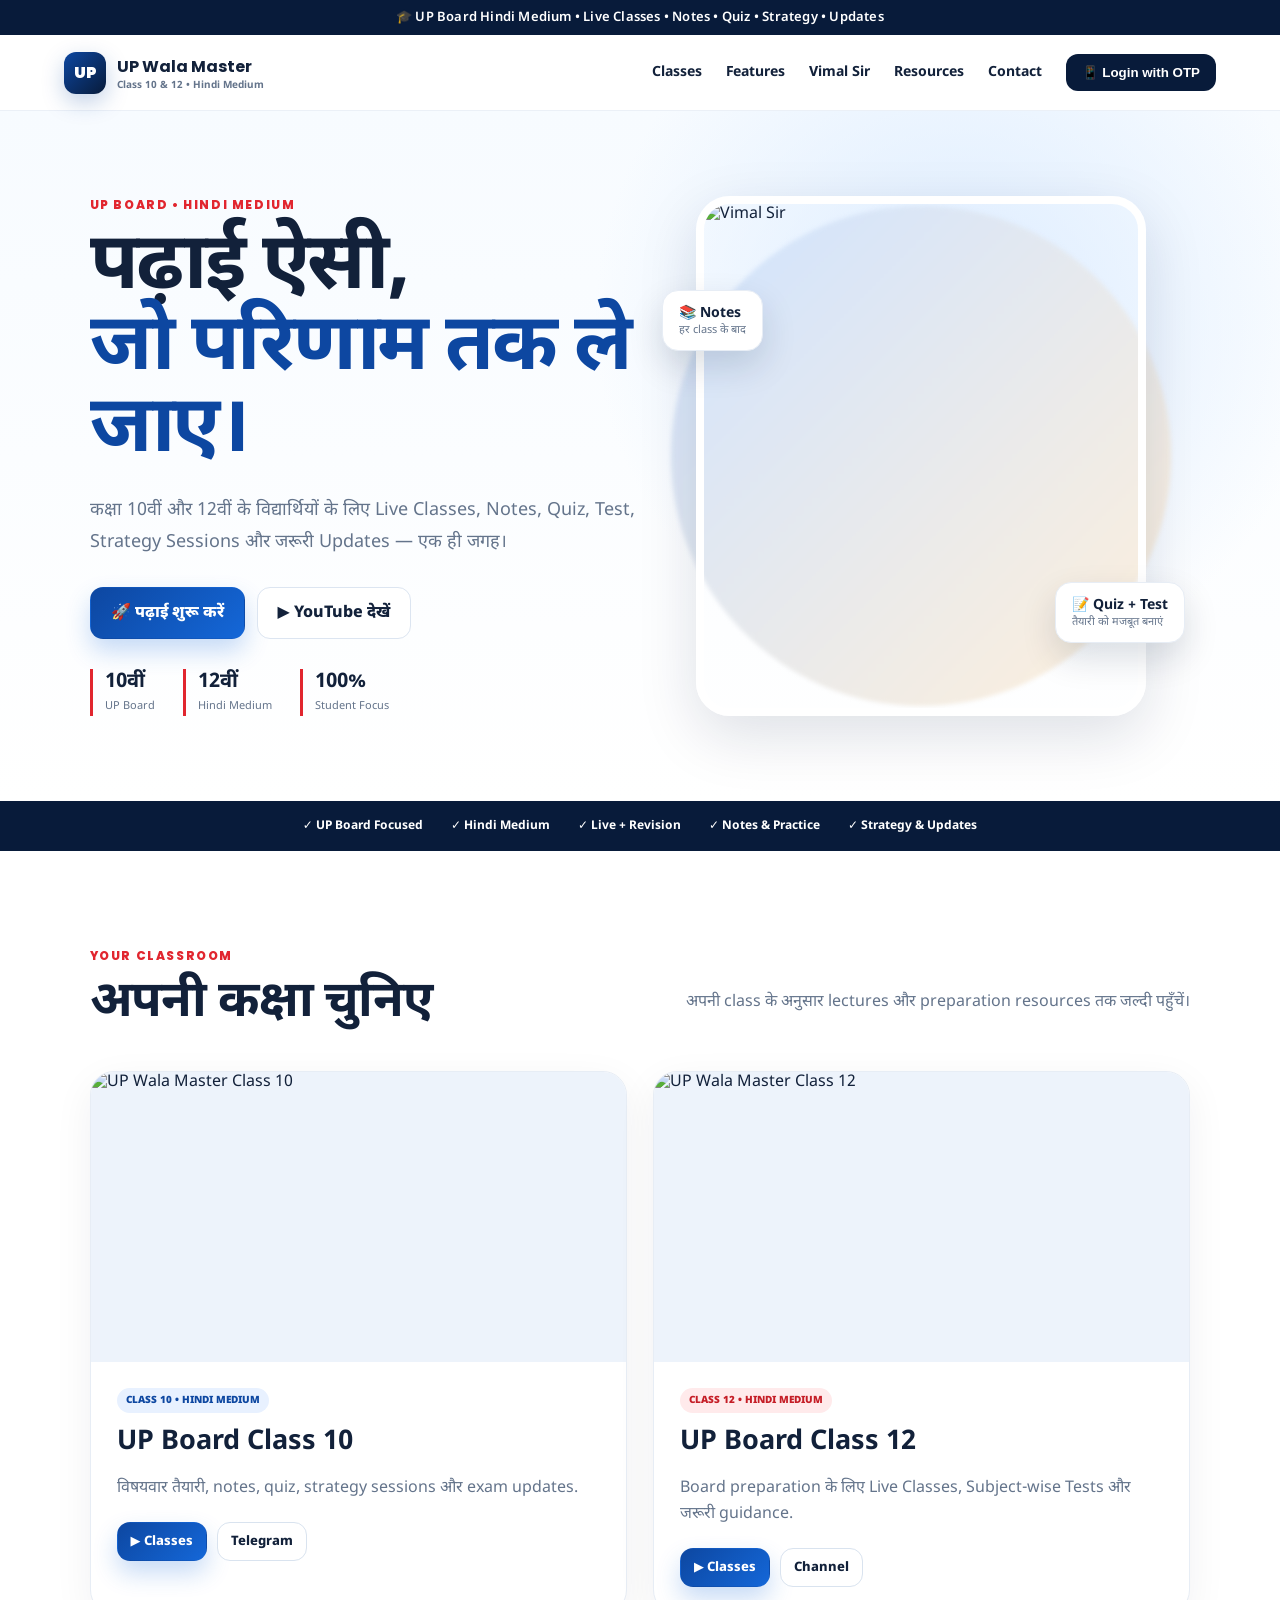
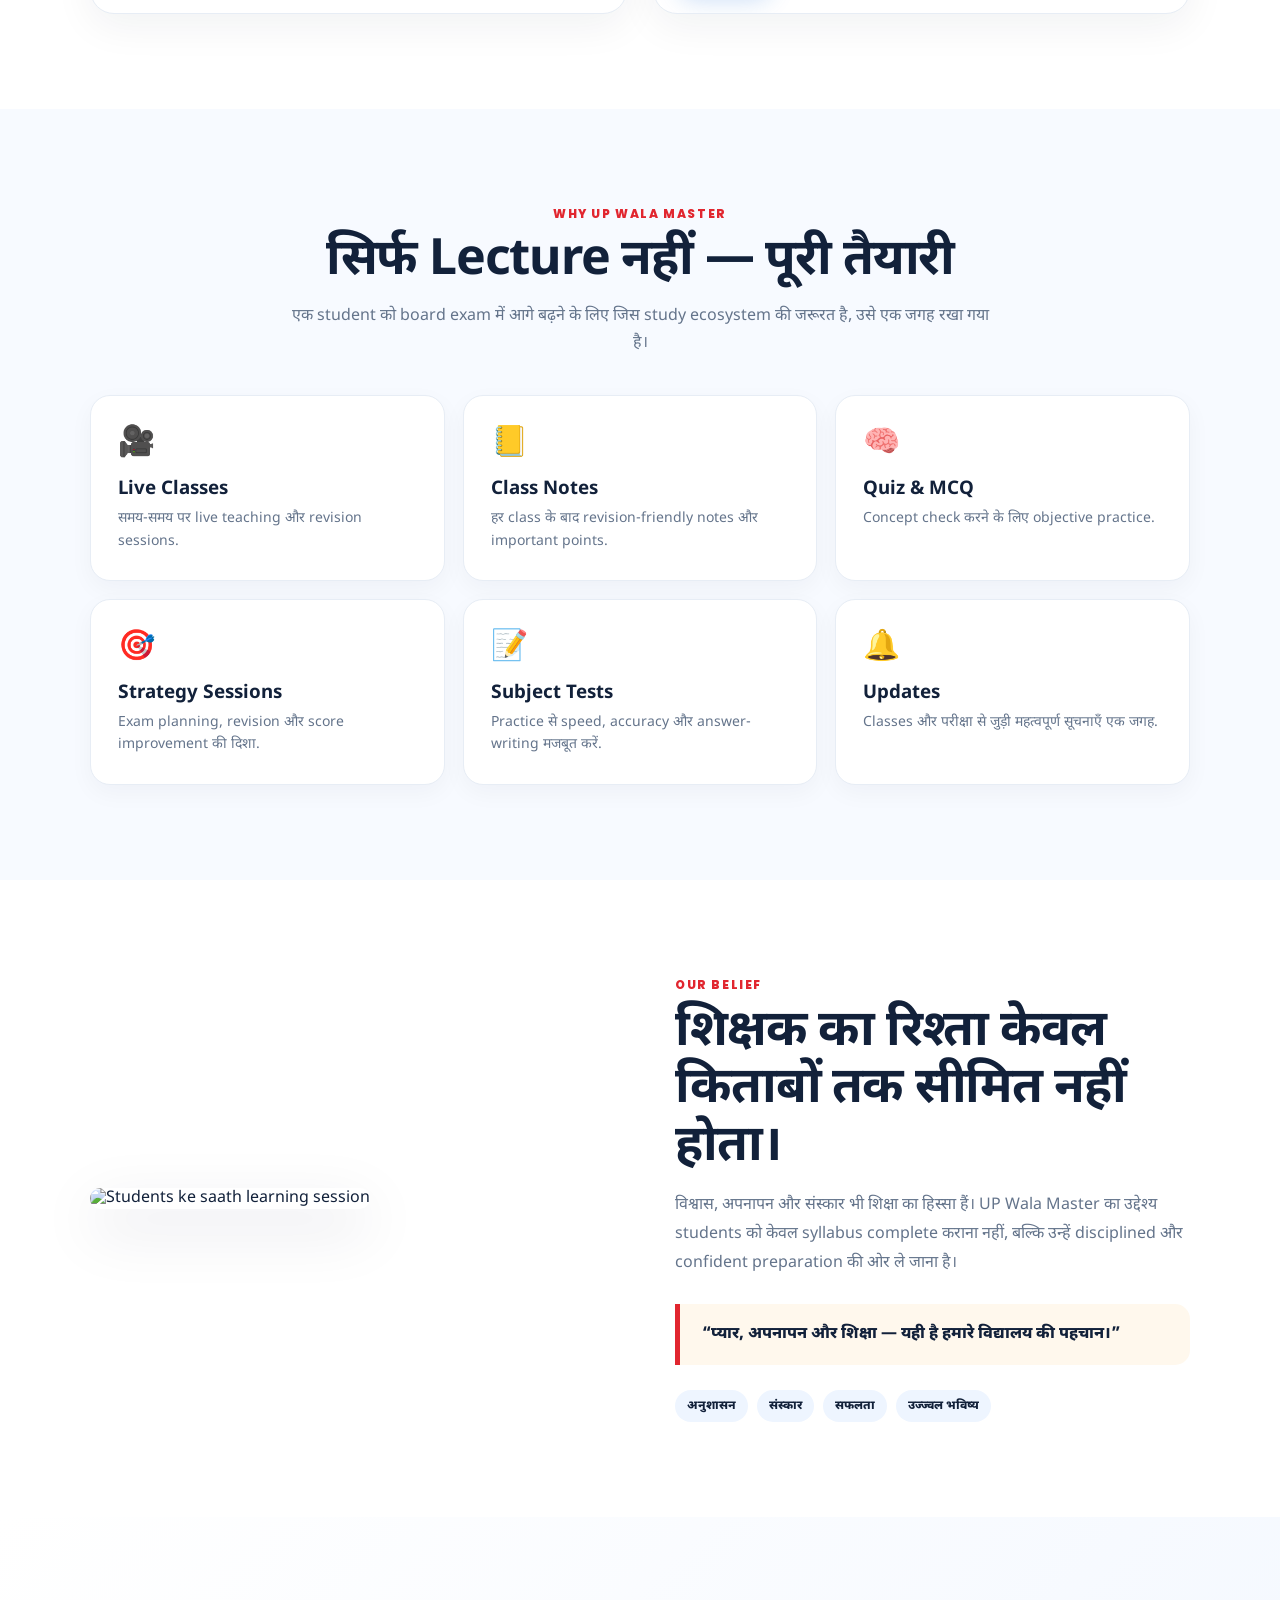
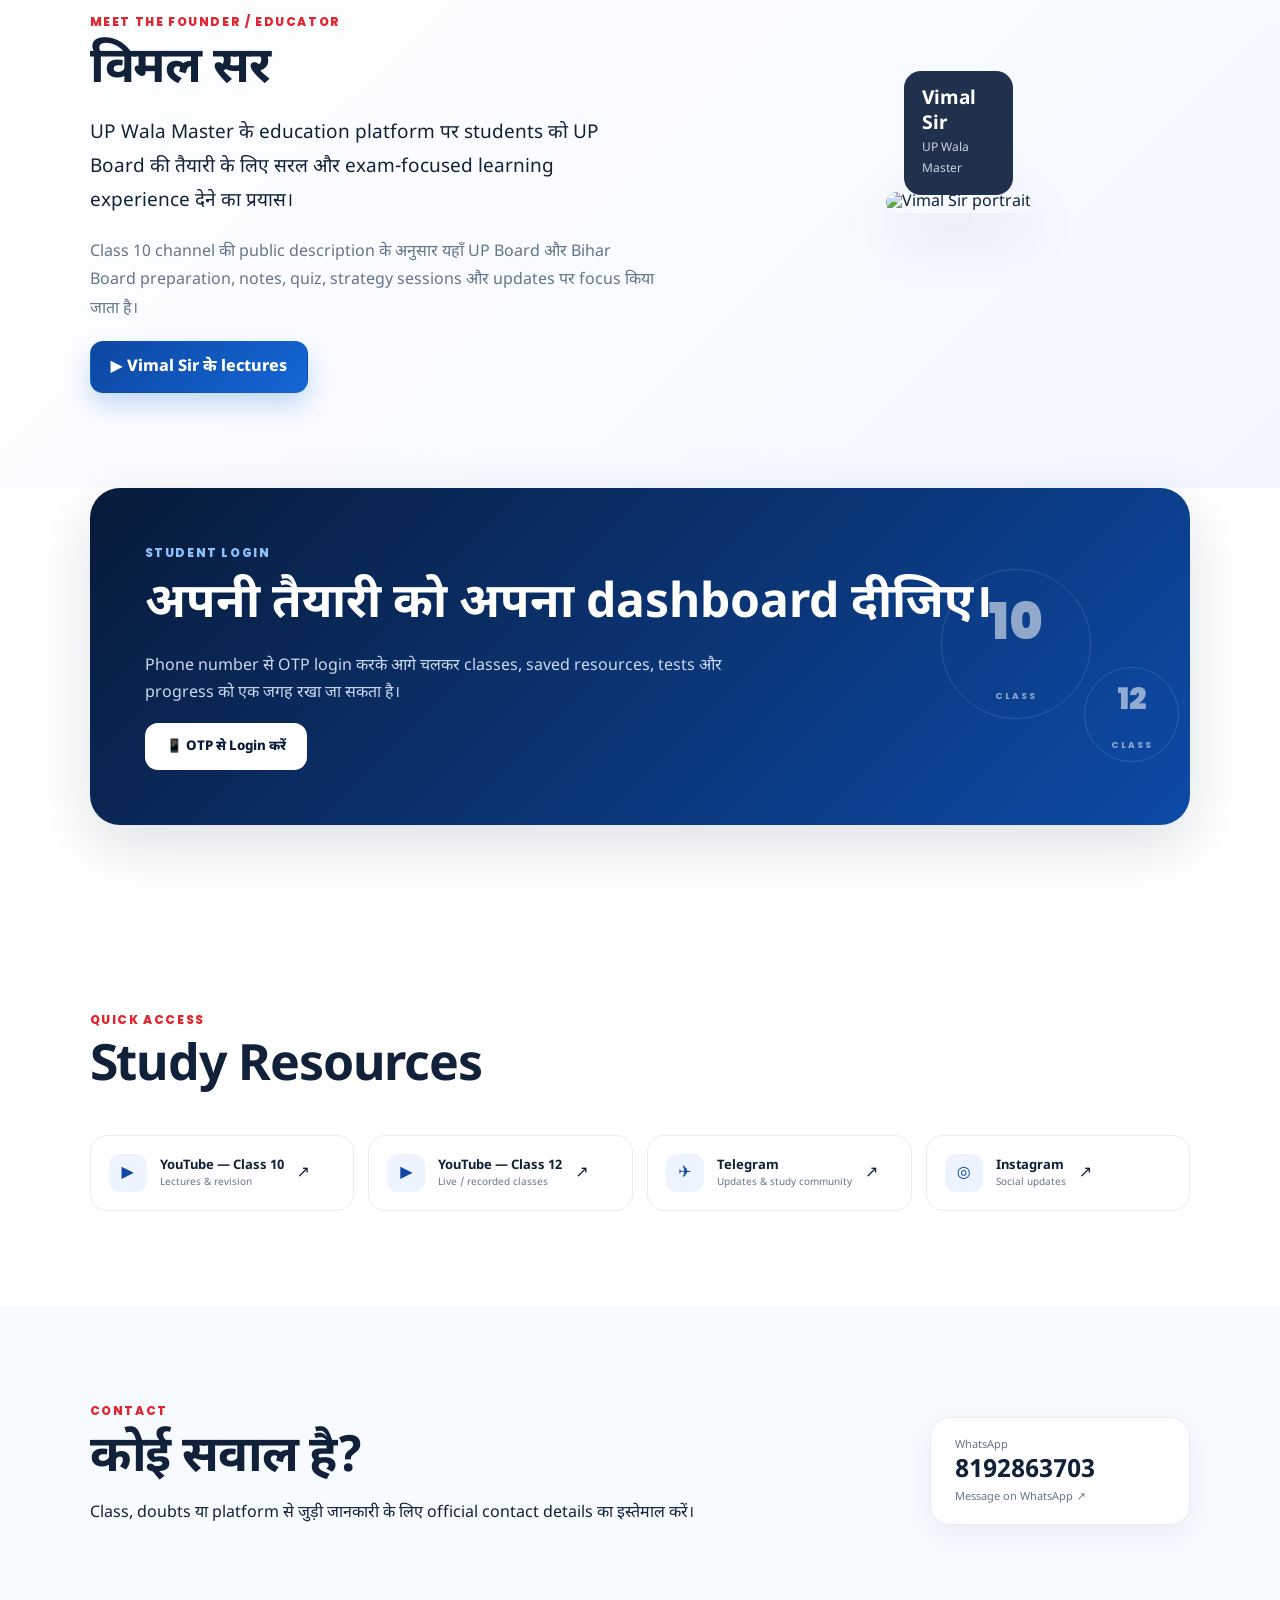
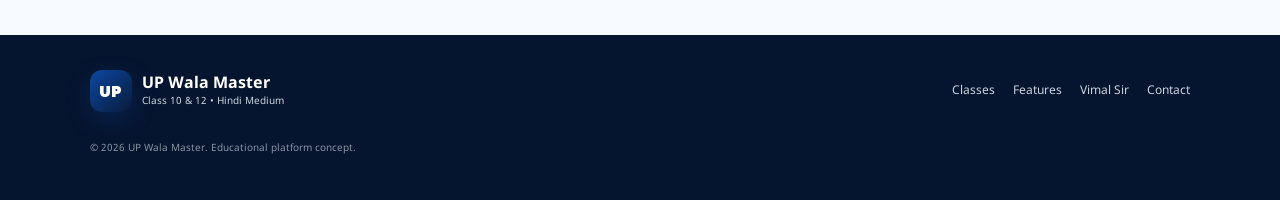
==== index.html @ 82c843ac "Add files via upload" ====
<!doctype html>
<html lang="hi">
<head>
  <meta charset="utf-8">
  <meta name="viewport" content="width=device-width, initial-scale=1">
  <meta name="theme-color" content="#0b1f44">
  <meta name="description" content="UP Wala Master — UP Board Hindi Medium students ke liye classes, notes, quizzes, strategy aur updates.">
  <title>UP Wala Master | पढ़ाई जो परिणाम तक ले जाए</title>
  <link rel="preconnect" href="https://fonts.googleapis.com">
  <link rel="preconnect" href="https://fonts.gstatic.com" crossorigin>
  <link href="https://fonts.googleapis.com/css2?family=Noto+Sans+Devanagari:wght@400;500;600;700;800;900&family=Poppins:wght@500;600;700;800&display=swap" rel="stylesheet">
  <link rel="stylesheet" href="styles.css">
</head>
<body>
  <div class="topbar">🎓 UP Board Hindi Medium • Live Classes • Notes • Quiz • Strategy • Updates</div>

  <header class="nav">
    <a class="brand" href="#home">
      <span class="brand-mark">UP</span>
      <span><b>UP Wala Master</b><small>Class 10 & 12 • Hindi Medium</small></span>
    </a>
    <button class="menu-btn" id="menuBtn" aria-label="Menu">☰</button>
    <nav id="mainNav">
      <a href="#classes">Classes</a>
      <a href="#features">Features</a>
      <a href="#founder">Vimal Sir</a>
      <a href="#resources">Resources</a>
      <a href="#contact">Contact</a>
      <button class="login-btn" id="openLogin">📱 Login with OTP</button>
    </nav>
  </header>

  <main id="home">
    <section class="hero">
      <div class="hero-copy">
        <div class="eyebrow">UP BOARD • HINDI MEDIUM</div>
        <h1>पढ़ाई ऐसी,<br><span>जो परिणाम तक ले जाए।</span></h1>
        <p>कक्षा 10वीं और 12वीं के विद्यार्थियों के लिए Live Classes, Notes, Quiz, Test, Strategy Sessions और जरूरी Updates — एक ही जगह।</p>
        <div class="hero-actions">
          <a class="btn primary" href="#classes">🚀 पढ़ाई शुरू करें</a>
          <a class="btn ghost" href="https://www.youtube.com/@UPWalaMasterClass10HindiMedium" target="_blank" rel="noopener">▶ YouTube देखें</a>
        </div>
        <div class="mini-proof">
          <div><strong>10वीं</strong><span>UP Board</span></div>
          <div><strong>12वीं</strong><span>Hindi Medium</span></div>
          <div><strong>100%</strong><span>Student Focus</span></div>
        </div>
      </div>
      <div class="hero-visual">
        <div class="glow"></div>
        <img src="assets/founder.jpg" alt="Vimal Sir">
        <div class="floating-card one"><b>📚 Notes</b><span>हर class के बाद</span></div>
        <div class="floating-card two"><b>📝 Quiz + Test</b><span>तैयारी को मजबूत बनाएं</span></div>
      </div>
    </section>

    <section class="trust-strip">
      <span>✓ UP Board Focused</span><span>✓ Hindi Medium</span><span>✓ Live + Revision</span><span>✓ Notes & Practice</span><span>✓ Strategy & Updates</span>
    </section>

    <section class="section" id="classes">
      <div class="section-head">
        <div><span class="kicker">YOUR CLASSROOM</span><h2>अपनी कक्षा चुनिए</h2></div>
        <p>अपनी class के अनुसार lectures और preparation resources तक जल्दी पहुँचें।</p>
      </div>
      <div class="class-grid">
        <article class="class-card">
          <div class="class-image"><img src="assets/class10-channel.jpg" alt="UP Wala Master Class 10"></div>
          <div class="class-body">
            <span class="pill">CLASS 10 • HINDI MEDIUM</span>
            <h3>UP Board Class 10</h3>
            <p>विषयवार तैयारी, notes, quiz, strategy sessions और exam updates.</p>
            <div class="card-actions">
              <a class="btn primary small" href="https://www.youtube.com/@UPWalaMasterClass10HindiMedium" target="_blank" rel="noopener">▶ Classes</a>
              <a class="btn outline small" href="https://t.me/UPWALAMASTER" target="_blank" rel="noopener">Telegram</a>
            </div>
          </div>
        </article>

        <article class="class-card">
          <div class="class-image"><img src="assets/class12-channel.jpg" alt="UP Wala Master Class 12"></div>
          <div class="class-body">
            <span class="pill red">CLASS 12 • HINDI MEDIUM</span>
            <h3>UP Board Class 12</h3>
            <p>Board preparation के लिए Live Classes, Subject-wise Tests और जरूरी guidance.</p>
            <div class="card-actions">
              <a class="btn primary small" href="https://www.youtube.com/@UPWALAMASTERCLASS12HINDIMEDIUM" target="_blank" rel="noopener">▶ Classes</a>
              <a class="btn outline small" href="https://www.youtube.com/@UPWALAMASTERCLASS12HINDIMEDIUM" target="_blank" rel="noopener">Channel</a>
            </div>
          </div>
        </article>
      </div>
    </section>

    <section class="section soft" id="features">
      <div class="section-head center"><span class="kicker">WHY UP WALA MASTER</span><h2>सिर्फ Lecture नहीं — पूरी तैयारी</h2><p>एक student को board exam में आगे बढ़ने के लिए जिस study ecosystem की जरूरत है, उसे एक जगह रखा गया है।</p></div>
      <div class="feature-grid">
        <div class="feature"><span>🎥</span><h3>Live Classes</h3><p>समय-समय पर live teaching और revision sessions.</p></div>
        <div class="feature"><span>📒</span><h3>Class Notes</h3><p>हर class के बाद revision-friendly notes और important points.</p></div>
        <div class="feature"><span>🧠</span><h3>Quiz & MCQ</h3><p>Concept check करने के लिए objective practice.</p></div>
        <div class="feature"><span>🎯</span><h3>Strategy Sessions</h3><p>Exam planning, revision और score improvement की दिशा.</p></div>
        <div class="feature"><span>📝</span><h3>Subject Tests</h3><p>Practice से speed, accuracy और answer-writing मजबूत करें.</p></div>
        <div class="feature"><span>🔔</span><h3>Updates</h3><p>Classes और परीक्षा से जुड़ी महत्वपूर्ण सूचनाएँ एक जगह.</p></div>
      </div>
    </section>

    <section class="story section">
      <div class="story-photo"><img src="assets/school-session.jpg" alt="Students ke saath learning session"></div>
      <div class="story-copy">
        <span class="kicker">OUR BELIEF</span>
        <h2>शिक्षक का रिश्ता केवल किताबों तक सीमित नहीं होता।</h2>
        <p>विश्वास, अपनापन और संस्कार भी शिक्षा का हिस्सा हैं। UP Wala Master का उद्देश्य students को केवल syllabus complete कराना नहीं, बल्कि उन्हें disciplined और confident preparation की ओर ले जाना है।</p>
        <div class="quote">“प्यार, अपनापन और शिक्षा — यही है हमारे विद्यालय की पहचान।”</div>
        <div class="tags"><span>अनुशासन</span><span>संस्कार</span><span>सफलता</span><span>उज्ज्वल भविष्य</span></div>
      </div>
    </section>

    <section class="founder section" id="founder">
      <div class="founder-copy">
        <span class="kicker">MEET THE FOUNDER / EDUCATOR</span>
        <h2>विमल सर</h2>
        <p class="lead">UP Wala Master के education platform पर students को UP Board की तैयारी के लिए सरल और exam-focused learning experience देने का प्रयास।</p>
        <p>Class 10 channel की public description के अनुसार यहाँ UP Board और Bihar Board preparation, notes, quiz, strategy sessions और updates पर focus किया जाता है।</p>
        <a class="btn primary" href="https://www.youtube.com/@UPWalaMasterClass10HindiMedium" target="_blank" rel="noopener">▶ Vimal Sir के lectures</a>
      </div>
      <div class="founder-card">
        <img src="assets/founder.jpg" alt="Vimal Sir portrait">
        <div><b>Vimal Sir</b><span>UP Wala Master</span></div>
      </div>
    </section>

    <section class="cta">
      <div><span class="kicker">STUDENT LOGIN</span><h2>अपनी तैयारी को अपना dashboard दीजिए।</h2><p>Phone number से OTP login करके आगे चलकर classes, saved resources, tests और progress को एक जगह रखा जा सकता है।</p><button class="btn white" id="openLogin2">📱 OTP से Login करें</button></div>
      <div class="cta-orbit">10<br><small>CLASS</small></div>
      <div class="cta-orbit second">12<br><small>CLASS</small></div>
    </section>

    <section class="section resources" id="resources">
      <div class="section-head"><div><span class="kicker">QUICK ACCESS</span><h2>Study Resources</h2></div></div>
      <div class="resource-grid">
        <a href="https://www.youtube.com/@UPWalaMasterClass10HindiMedium" target="_blank" rel="noopener"><span>▶</span><div><b>YouTube — Class 10</b><small>Lectures & revision</small></div>↗</a>
        <a href="https://www.youtube.com/@UPWALAMASTERCLASS12HINDIMEDIUM" target="_blank" rel="noopener"><span>▶</span><div><b>YouTube — Class 12</b><small>Live / recorded classes</small></div>↗</a>
        <a href="https://t.me/UPWALAMASTER" target="_blank" rel="noopener"><span>✈</span><div><b>Telegram</b><small>Updates & study community</small></div>↗</a>
        <a href="https://instagram.com/Up_Wala_Master_Class_10" target="_blank" rel="noopener"><span>◎</span><div><b>Instagram</b><small>Social updates</small></div>↗</a>
      </div>
    </section>

    <section class="contact section" id="contact">
      <div><span class="kicker">CONTACT</span><h2>कोई सवाल है?</h2><p>Class, doubts या platform से जुड़ी जानकारी के लिए official contact details का इस्तेमाल करें।</p></div>
      <a class="contact-box" href="https://wa.me/918192863703" target="_blank" rel="noopener"><span>WhatsApp</span><b>8192863703</b><small>Message on WhatsApp ↗</small></a>
    </section>
  </main>

  <footer>
    <div class="footer-brand"><span class="brand-mark">UP</span><div><b>UP Wala Master</b><small>Class 10 & 12 • Hindi Medium</small></div></div>
    <div class="footer-links"><a href="#classes">Classes</a><a href="#features">Features</a><a href="#founder">Vimal Sir</a><a href="#contact">Contact</a></div>
    <p>© 2026 UP Wala Master. Educational platform concept.</p>
  </footer>

  <div class="modal" id="loginModal" aria-hidden="true">
    <div class="modal-card">
      <button class="close" id="closeLogin">×</button>
      <div class="login-logo">📱</div>
      <h2>Student Login</h2>
      <p>अपने phone number से OTP लेकर login करें।</p>
      <div id="phoneStep">
        <label>Mobile Number</label>
        <div class="phone-input"><span>+91</span><input id="phoneNumber" type="tel" inputmode="numeric" maxlength="10" placeholder="10 digit mobile number"></div>
        <div id="recaptcha-container"></div>
        <button class="btn primary full" id="sendOtp">OTP भेजें</button>
      </div>
      <div id="otpStep" hidden>
        <label>OTP</label>
        <input id="otpCode" class="text-input" type="text" inputmode="numeric" maxlength="6" placeholder="6 digit OTP">
        <button class="btn primary full" id="verifyOtp">Verify & Login</button>
        <button class="resend" id="backToPhone">← Number बदलें</button>
      </div>
      <div class="login-note" id="loginStatus">Firebase configuration जोड़ने के बाद real OTP चालू हो जाएगा।</div>
    </div>
  </div>

  <script type="module" src="app.js"></script>
</body>
</html>
---- styles.css ----
:root{
  --navy:#081b3a;--blue:#0d47a1;--blue2:#1467d8;--red:#e1262f;--cream:#fff8ed;
  --text:#12213a;--muted:#64748b;--line:#e7edf5;--white:#fff;--shadow:0 20px 60px rgba(8,27,58,.13)
}
*{box-sizing:border-box}html{scroll-behavior:smooth}body{margin:0;color:var(--text);font-family:"Noto Sans Devanagari",Poppins,system-ui,sans-serif;background:#fff}
a{text-decoration:none;color:inherit}.topbar{background:var(--navy);color:#fff;text-align:center;padding:9px 16px;font-size:13px;font-weight:600;letter-spacing:.2px}
.nav{height:76px;display:flex;align-items:center;justify-content:space-between;padding:0 clamp(18px,5vw,76px);position:sticky;top:0;background:rgba(255,255,255,.94);backdrop-filter:blur(16px);z-index:30;border-bottom:1px solid rgba(231,237,245,.8)}
.brand{display:flex;gap:11px;align-items:center}.brand-mark{width:42px;height:42px;border-radius:12px;display:grid;place-items:center;background:linear-gradient(135deg,var(--blue),var(--navy));color:#fff;font-family:Poppins;font-weight:900;box-shadow:0 8px 22px rgba(13,71,161,.25)}.brand b{display:block;font-family:Poppins;font-size:16px}.brand small{display:block;color:var(--muted);font-size:10px;font-weight:700}
nav{display:flex;gap:24px;align-items:center;font-size:14px;font-weight:700}nav a:hover{color:var(--blue)}.login-btn{border:0;border-radius:12px;padding:11px 16px;background:var(--navy);color:#fff;font-weight:800;cursor:pointer}.menu-btn{display:none;border:0;background:none;font-size:25px}
.hero{min-height:690px;display:grid;grid-template-columns:1.02fr .98fr;align-items:center;padding:70px clamp(20px,7vw,110px);background:radial-gradient(circle at 75% 30%,#dcecff 0,transparent 34%),linear-gradient(180deg,#f7fbff,#fff);overflow:hidden}.eyebrow,.kicker{font-family:Poppins;font-weight:800;font-size:12px;letter-spacing:1.6px;color:var(--red)}h1{font-size:clamp(44px,6.2vw,82px);line-height:1.03;margin:14px 0 22px;letter-spacing:-2.5px}h1 span{color:var(--blue)}.hero p{font-size:18px;line-height:1.8;color:var(--muted);max-width:650px}.hero-actions{display:flex;gap:12px;margin:28px 0}.btn{display:inline-flex;align-items:center;justify-content:center;gap:8px;border-radius:13px;padding:14px 20px;font-weight:800;border:1px solid transparent;cursor:pointer;font-family:inherit}.primary{background:linear-gradient(135deg,var(--blue),var(--blue2));color:#fff;box-shadow:0 12px 25px rgba(20,103,216,.24)}.ghost{background:#fff;border-color:#dce5f1}.outline{border-color:#d9e3ef;background:#fff}.white{background:#fff;color:var(--navy)}.small{padding:10px 13px;font-size:13px}.full{width:100%}
.mini-proof{display:flex;gap:28px;margin-top:30px}.mini-proof div{border-left:3px solid var(--red);padding-left:12px}.mini-proof strong{display:block;font-size:20px}.mini-proof span{font-size:11px;color:var(--muted)}
.hero-visual{position:relative;display:flex;justify-content:center;align-items:center}.hero-visual .glow{position:absolute;width:500px;height:500px;border-radius:50%;background:linear-gradient(135deg,#cfe3ff,#fff0db);filter:blur(2px)}.hero-visual img{position:relative;width:min(450px,85%);height:520px;object-fit:cover;object-position:center top;border-radius:34px;box-shadow:var(--shadow);border:8px solid #fff}
.floating-card{position:absolute;background:#fff;border:1px solid var(--line);border-radius:16px;padding:13px 16px;box-shadow:0 15px 35px rgba(8,27,58,.14);z-index:2}.floating-card b{display:block;font-size:14px}.floating-card span{display:block;color:var(--muted);font-size:11px}.one{left:2%;top:18%}.two{right:1%;bottom:14%}
.trust-strip{display:flex;justify-content:center;gap:28px;flex-wrap:wrap;padding:17px;background:var(--navy);color:#fff;font-size:12px;font-weight:700}
.section{padding:95px clamp(20px,7vw,110px)}.soft{background:#f7faff}.section-head{display:flex;justify-content:space-between;gap:30px;align-items:end;margin-bottom:38px}.section-head h2,.story h2,.founder h2,.contact h2{font-size:clamp(30px,4vw,50px);line-height:1.15;margin:8px 0 0;letter-spacing:-1.2px}.section-head p{max-width:530px;color:var(--muted);line-height:1.7}.center{display:block;text-align:center}.center p{margin:12px auto;max-width:700px}
.class-grid{display:grid;grid-template-columns:1fr 1fr;gap:26px}.class-card{border:1px solid var(--line);border-radius:24px;overflow:hidden;background:#fff;box-shadow:0 12px 40px rgba(8,27,58,.06);transition:.25s}.class-card:hover{transform:translateY(-5px);box-shadow:var(--shadow)}.class-image{height:290px;overflow:hidden;background:#edf3fb}.class-image img{width:100%;height:100%;object-fit:cover}.class-body{padding:26px}.pill{display:inline-block;padding:6px 9px;border-radius:999px;background:#e8f1ff;color:var(--blue);font-size:10px;font-weight:900}.pill.red{background:#ffeaeb;color:#c51e27}.class-body h3{font-size:27px;margin:12px 0 6px}.class-body p{color:var(--muted);line-height:1.65}.card-actions{display:flex;gap:10px;margin-top:20px}
.feature-grid{display:grid;grid-template-columns:repeat(3,1fr);gap:18px}.feature{background:#fff;border:1px solid var(--line);border-radius:20px;padding:27px;box-shadow:0 8px 25px rgba(8,27,58,.04)}.feature span{font-size:30px}.feature h3{margin:14px 0 6px}.feature p{margin:0;color:var(--muted);line-height:1.6;font-size:14px}
.story{display:grid;grid-template-columns:1fr 1fr;gap:70px;align-items:center}.story-photo img{width:100%;border-radius:28px;box-shadow:var(--shadow)}.story-copy p{color:var(--muted);line-height:1.8;font-size:16px}.quote{margin:25px 0;padding:20px 22px;border-left:5px solid var(--red);background:var(--cream);border-radius:0 15px 15px 0;font-weight:800}.tags{display:flex;flex-wrap:wrap;gap:9px}.tags span{padding:8px 12px;background:#eef5ff;border-radius:999px;font-size:12px;font-weight:800}
.founder{display:grid;grid-template-columns:1.1fr .9fr;gap:70px;align-items:center;background:linear-gradient(135deg,#fff,#f2f7ff)}.founder-copy .lead{font-size:19px;color:var(--text)}.founder-copy p{color:var(--muted);line-height:1.8}.founder-card{position:relative;max-width:440px;margin:auto}.founder-card img{width:100%;height:520px;object-fit:cover;object-position:center top;border-radius:30px;box-shadow:var(--shadow)}.founder-card div{position:absolute;left:18px;right:18px;bottom:18px;padding:16px 18px;border-radius:17px;background:rgba(8,27,58,.9);color:#fff;backdrop-filter:blur(10px)}.founder-card b{display:block;font-size:19px}.founder-card span{font-size:12px;color:#cbd5e1}
.cta{margin:0 clamp(20px,7vw,110px) 90px;border-radius:30px;padding:55px;position:relative;overflow:hidden;background:linear-gradient(135deg,var(--navy),#0d4ba8);color:#fff;box-shadow:var(--shadow)}.cta h2{font-size:clamp(30px,4vw,48px);margin:10px 0}.cta p{max-width:620px;color:#cbd9ed;line-height:1.7}.cta .kicker{color:#8dc2ff}.cta-orbit{position:absolute;right:9%;top:24%;width:150px;height:150px;border:1px solid rgba(255,255,255,.25);border-radius:50%;display:grid;place-items:center;font:900 50px Poppins;opacity:.55}.cta-orbit small{font:700 9px Poppins;letter-spacing:2px}.cta-orbit.second{right:1%;top:53%;width:95px;height:95px;font-size:30px}
.resource-grid{display:grid;grid-template-columns:repeat(4,1fr);gap:14px}.resource-grid a{display:flex;align-items:center;gap:13px;padding:18px;border:1px solid var(--line);border-radius:17px;background:#fff}.resource-grid a>span{width:38px;height:38px;border-radius:11px;background:#edf4ff;color:var(--blue);display:grid;place-items:center;font-weight:900}.resource-grid b{display:block;font-size:13px}.resource-grid small{display:block;color:var(--muted);font-size:10px;margin-top:2px}
.contact{display:flex;justify-content:space-between;gap:30px;align-items:center;background:#f7faff}.contact-box{min-width:260px;padding:20px 24px;border-radius:20px;background:#fff;border:1px solid var(--line);box-shadow:0 10px 30px rgba(8,27,58,.06)}.contact-box span,.contact-box small{display:block;color:var(--muted);font-size:11px}.contact-box b{display:block;font-size:25px;margin:3px 0}
footer{padding:35px clamp(20px,7vw,110px);background:#06152f;color:#cbd5e1;display:flex;align-items:center;justify-content:space-between;gap:20px;flex-wrap:wrap}.footer-brand{display:flex;align-items:center;gap:10px}.footer-brand b{display:block;color:#fff}.footer-brand small{display:block;font-size:10px}.footer-links{display:flex;gap:18px;font-size:12px}.footer-links a:hover{color:#fff}footer p{font-size:10px;width:100%;opacity:.65}
.modal{position:fixed;inset:0;background:rgba(3,12,27,.66);display:none;place-items:center;padding:20px;z-index:100;backdrop-filter:blur(8px)}.modal.show{display:grid}.modal-card{position:relative;background:#fff;width:min(430px,100%);border-radius:25px;padding:34px;box-shadow:0 30px 80px rgba(0,0,0,.28)}.close{position:absolute;right:15px;top:12px;border:0;background:#f1f5f9;border-radius:50%;width:34px;height:34px;font-size:24px;cursor:pointer}.login-logo{width:55px;height:55px;border-radius:16px;background:#e9f2ff;display:grid;place-items:center;font-size:25px}.modal-card h2{margin:17px 0 5px;font-size:29px}.modal-card p{color:var(--muted);font-size:13px}.modal-card label{display:block;font-size:12px;font-weight:800;margin:18px 0 7px}.phone-input{display:flex;border:1px solid #d9e3ef;border-radius:13px;overflow:hidden}.phone-input span{padding:14px;background:#f7f9fc;font-weight:800;font-size:13px}.phone-input input,.text-input{width:100%;border:0;outline:0;padding:14px;font:inherit}.text-input{border:1px solid #d9e3ef;border-radius:13px}.resend{border:0;background:none;color:var(--blue);font-weight:800;margin-top:14px;cursor:pointer}.login-note{margin-top:14px;padding:11px;border-radius:12px;background:#f7f9fc;color:var(--muted);font-size:10px;line-height:1.5}
@media(max-width:900px){nav{display:none;position:absolute;top:76px;left:0;right:0;background:#fff;padding:20px;flex-direction:column;align-items:stretch;border-bottom:1px solid var(--line)}nav.open{display:flex}.menu-btn{display:block}.hero{grid-template-columns:1fr;padding-top:55px}.hero-visual{margin-top:30px}.feature-grid{grid-template-columns:1fr 1fr}.resource-grid{grid-template-columns:1fr 1fr}.story,.founder{grid-template-columns:1fr;gap:35px}.section-head{display:block}.section-head p{margin-top:15px}}
@media(max-width:600px){h1{font-size:46px}.hero{min-height:auto;padding-bottom:70px}.hero-visual img{height:440px}.floating-card{display:none}.mini-proof{gap:15px}.class-grid,.feature-grid,.resource-grid{grid-template-columns:1fr}.section{padding:70px 18px}.cta{margin:0 18px 70px;padding:35px 25px}.cta-orbit{display:none}.contact{display:block}.contact-box{margin-top:25px}.topbar{font-size:10px}.nav{padding:0 16px}.footer-links{width:100%;justify-content:space-between}}
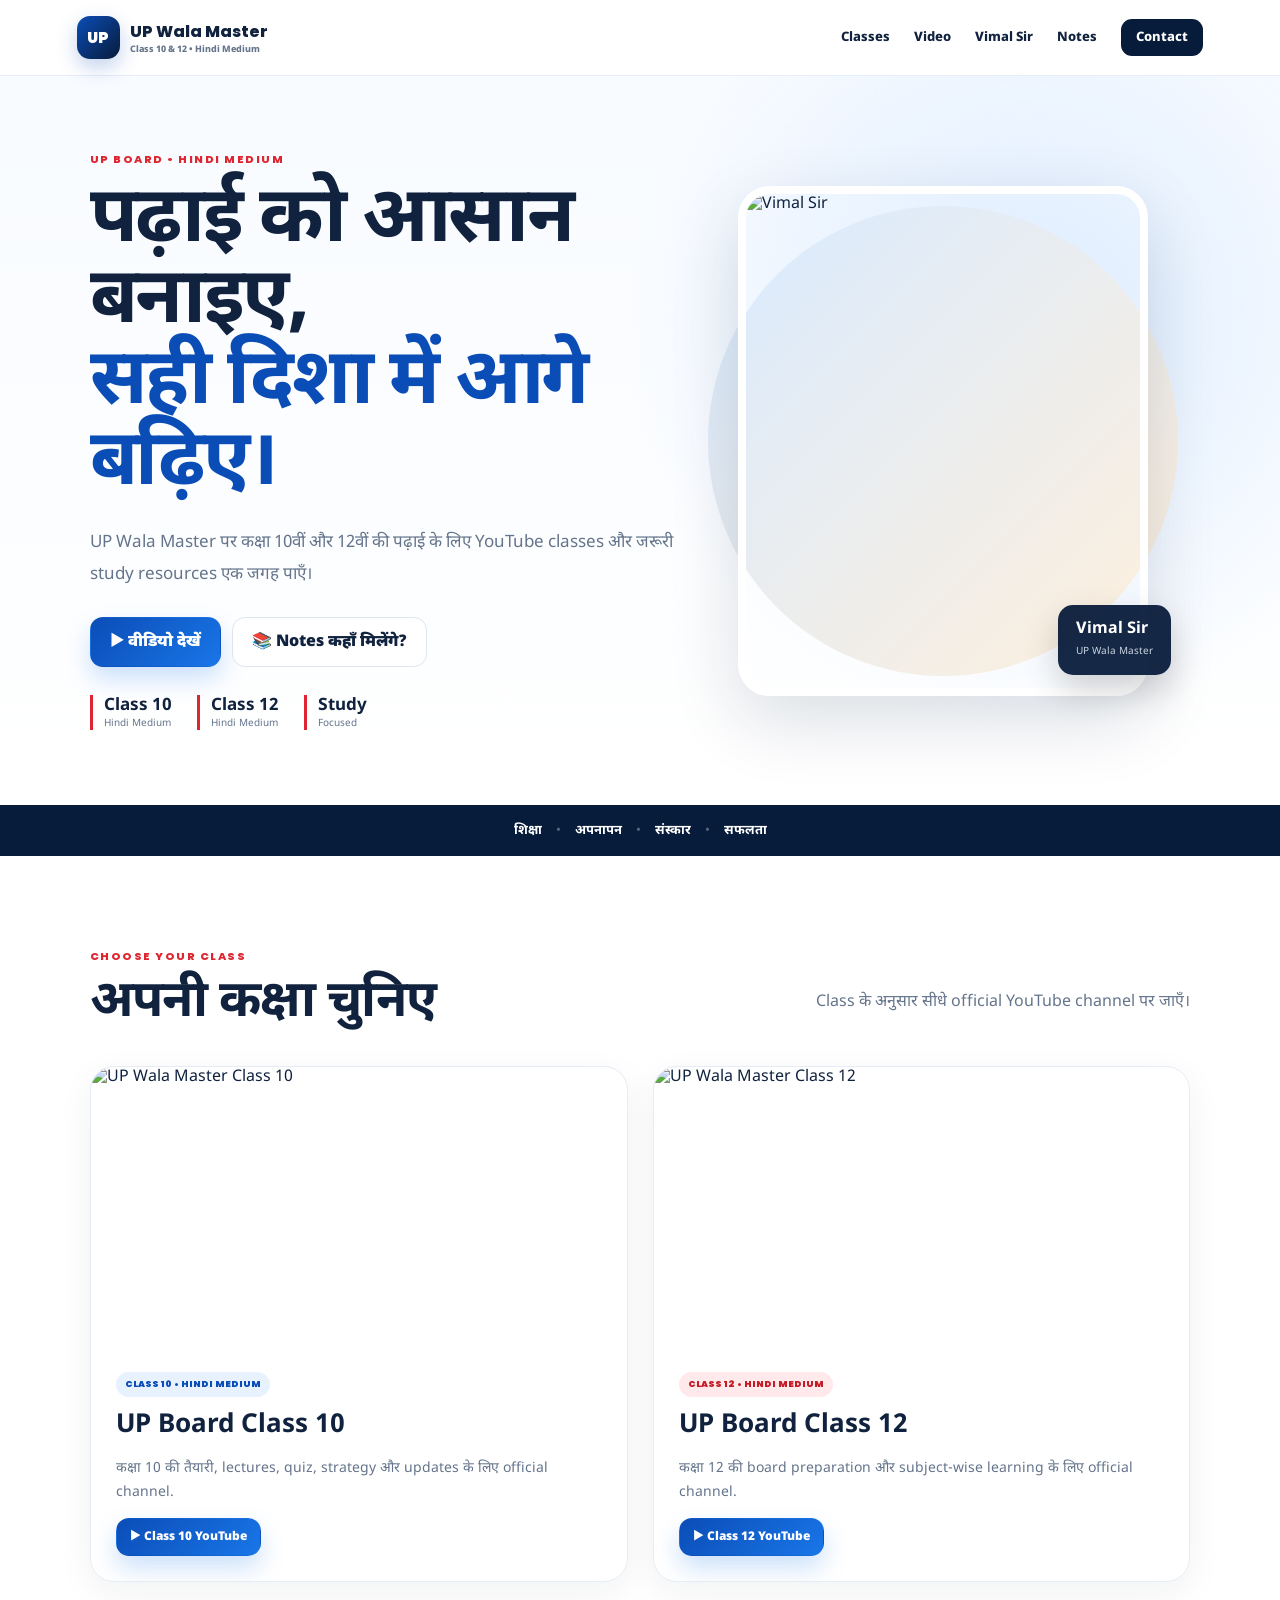
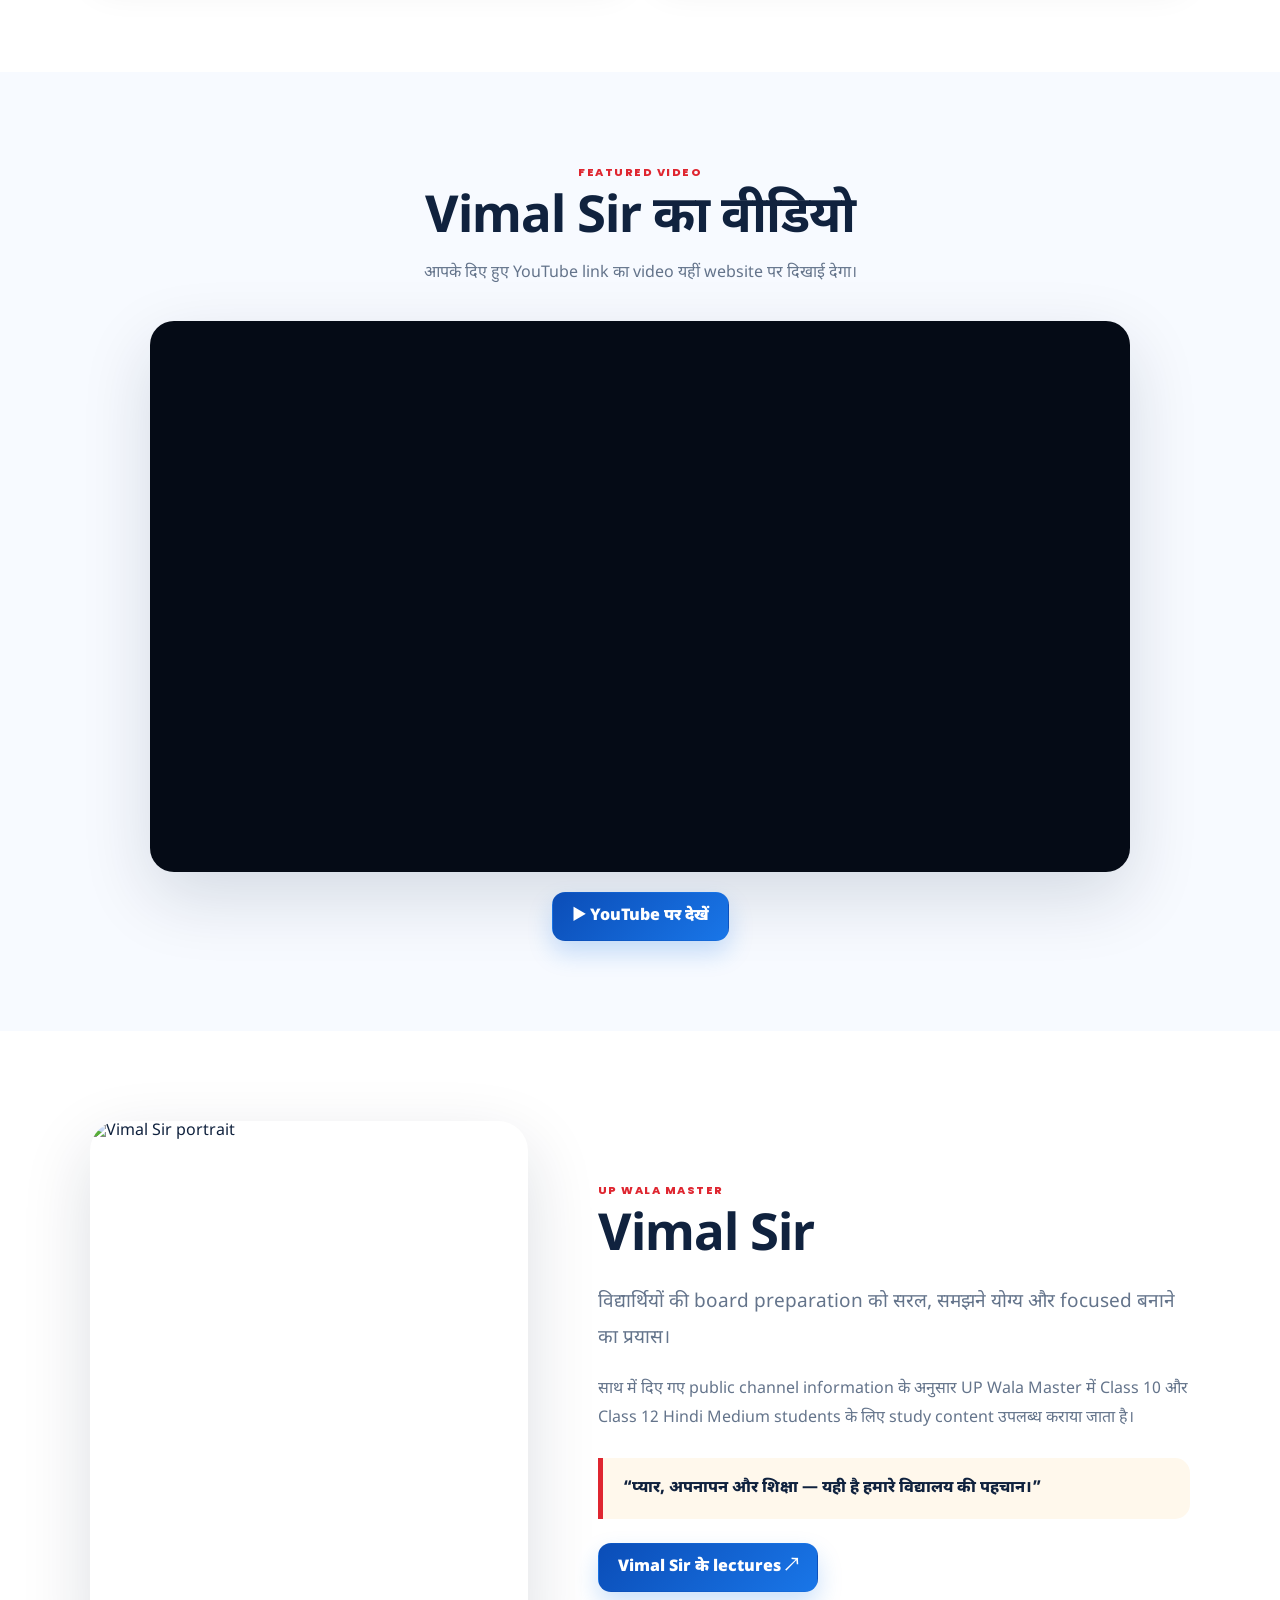
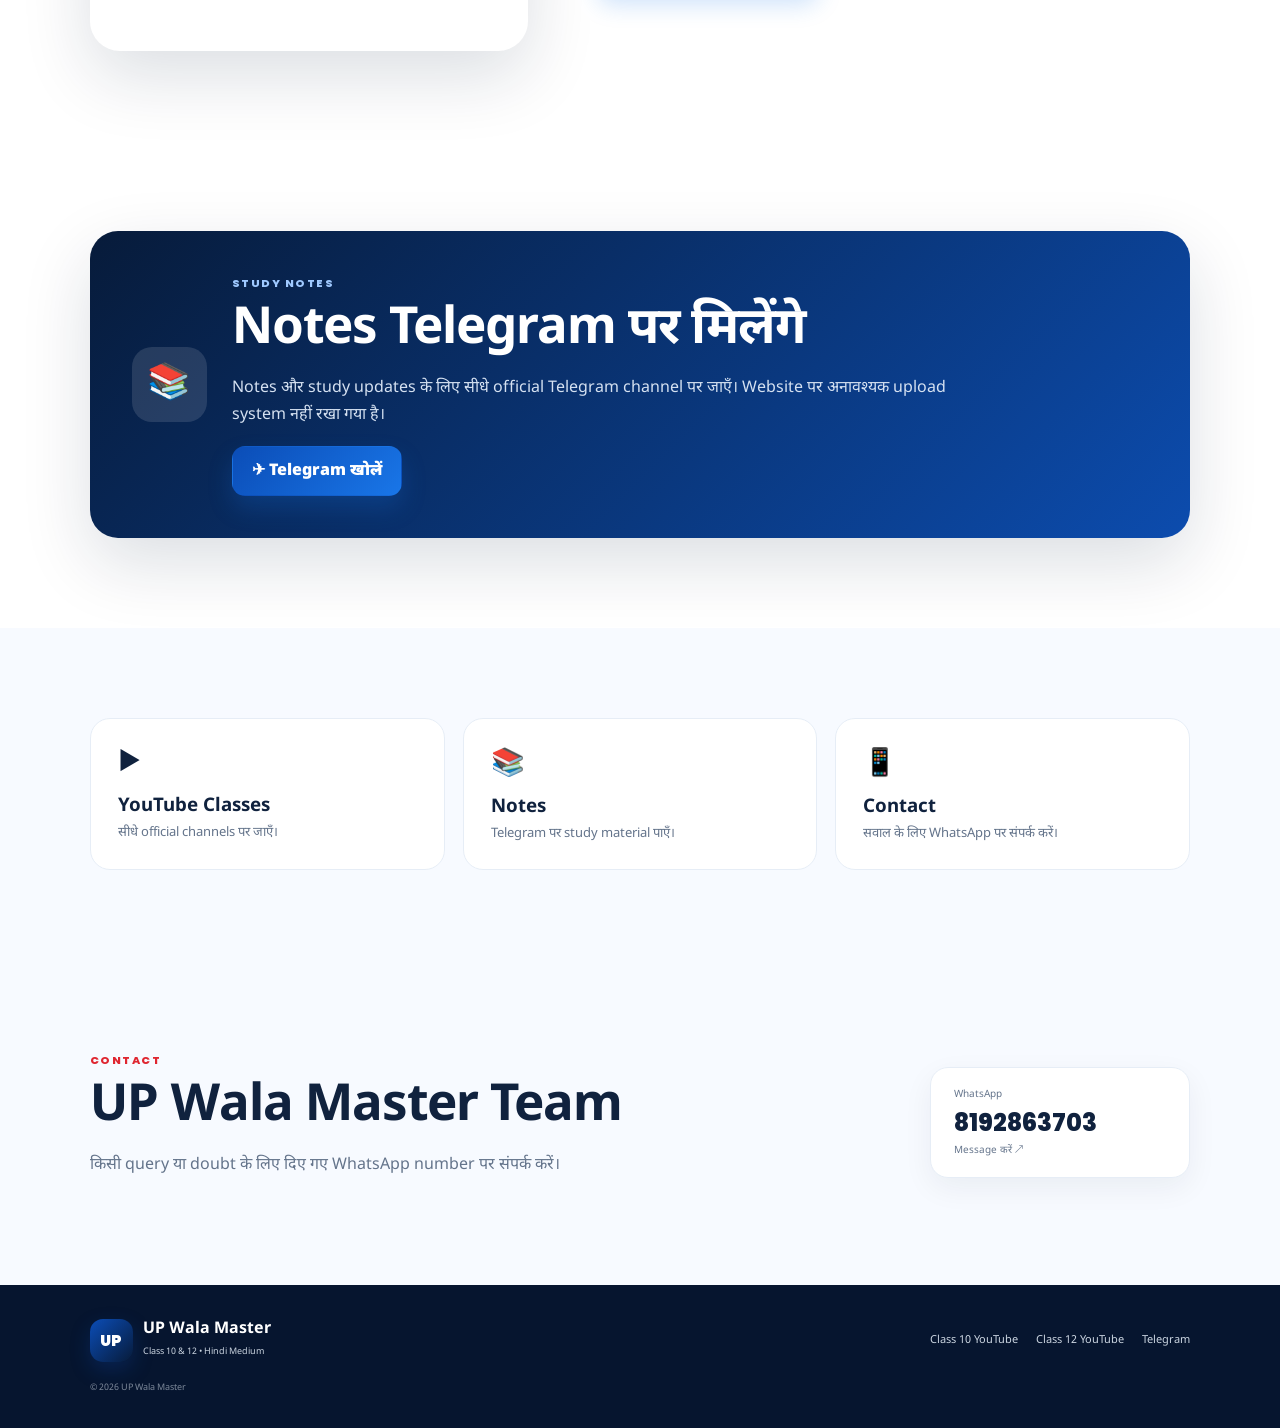
==== commit 536c2044: "Add files via upload" ====
--- a/index.html
+++ b/index.html
@@ -1,184 +1,166 @@
 <!doctype html>
 <html lang="hi">
 <head>
-  <meta charset="utf-8">
-  <meta name="viewport" content="width=device-width, initial-scale=1">
-  <meta name="theme-color" content="#0b1f44">
-  <meta name="description" content="UP Wala Master — UP Board Hindi Medium students ke liye classes, notes, quizzes, strategy aur updates.">
-  <title>UP Wala Master | पढ़ाई जो परिणाम तक ले जाए</title>
-  <link rel="preconnect" href="https://fonts.googleapis.com">
-  <link rel="preconnect" href="https://fonts.gstatic.com" crossorigin>
-  <link href="https://fonts.googleapis.com/css2?family=Noto+Sans+Devanagari:wght@400;500;600;700;800;900&family=Poppins:wght@500;600;700;800&display=swap" rel="stylesheet">
-  <link rel="stylesheet" href="styles.css">
+<meta charset="utf-8">
+<meta name="viewport" content="width=device-width,initial-scale=1">
+<meta name="theme-color" content="#071b3a">
+<meta name="description" content="UP Wala Master — कक्षा 10 और 12 के विद्यार्थियों के लिए अध्ययन सामग्री और YouTube classes.">
+<title>UP Wala Master | Official Education Website</title>
+<link rel="preconnect" href="https://fonts.googleapis.com">
+<link rel="preconnect" href="https://fonts.gstatic.com" crossorigin>
+<link href="https://fonts.googleapis.com/css2?family=Noto+Sans+Devanagari:wght@400;500;600;700;800;900&family=Poppins:wght@500;600;700;800;900&display=swap" rel="stylesheet">
+<link rel="stylesheet" href="styles.css">
 </head>
 <body>
-  <div class="topbar">🎓 UP Board Hindi Medium • Live Classes • Notes • Quiz • Strategy • Updates</div>
 
-  <header class="nav">
-    <a class="brand" href="#home">
-      <span class="brand-mark">UP</span>
-      <span><b>UP Wala Master</b><small>Class 10 & 12 • Hindi Medium</small></span>
-    </a>
-    <button class="menu-btn" id="menuBtn" aria-label="Menu">☰</button>
-    <nav id="mainNav">
-      <a href="#classes">Classes</a>
-      <a href="#features">Features</a>
-      <a href="#founder">Vimal Sir</a>
-      <a href="#resources">Resources</a>
-      <a href="#contact">Contact</a>
-      <button class="login-btn" id="openLogin">📱 Login with OTP</button>
-    </nav>
-  </header>
+<header class="header">
+  <a class="logo" href="#top" aria-label="UP Wala Master Home">
+    <span class="logo-box">UP</span>
+    <span><strong>UP Wala Master</strong><small>Class 10 & 12 • Hindi Medium</small></span>
+  </a>
+  <nav>
+    <a href="#classes">Classes</a>
+    <a href="#video">Video</a>
+    <a href="#teacher">Vimal Sir</a>
+    <a href="#notes">Notes</a>
+    <a class="nav-btn" href="https://wa.me/918192863703" target="_blank" rel="noopener">Contact</a>
+  </nav>
+  <button class="menu" id="menu" aria-label="Open menu">☰</button>
+</header>
 
-  <main id="home">
-    <section class="hero">
-      <div class="hero-copy">
-        <div class="eyebrow">UP BOARD • HINDI MEDIUM</div>
-        <h1>पढ़ाई ऐसी,<br><span>जो परिणाम तक ले जाए।</span></h1>
-        <p>कक्षा 10वीं और 12वीं के विद्यार्थियों के लिए Live Classes, Notes, Quiz, Test, Strategy Sessions और जरूरी Updates — एक ही जगह।</p>
-        <div class="hero-actions">
-          <a class="btn primary" href="#classes">🚀 पढ़ाई शुरू करें</a>
-          <a class="btn ghost" href="https://www.youtube.com/@UPWalaMasterClass10HindiMedium" target="_blank" rel="noopener">▶ YouTube देखें</a>
-        </div>
-        <div class="mini-proof">
-          <div><strong>10वीं</strong><span>UP Board</span></div>
-          <div><strong>12वीं</strong><span>Hindi Medium</span></div>
-          <div><strong>100%</strong><span>Student Focus</span></div>
-        </div>
-      </div>
-      <div class="hero-visual">
-        <div class="glow"></div>
-        <img src="assets/founder.jpg" alt="Vimal Sir">
-        <div class="floating-card one"><b>📚 Notes</b><span>हर class के बाद</span></div>
-        <div class="floating-card two"><b>📝 Quiz + Test</b><span>तैयारी को मजबूत बनाएं</span></div>
-      </div>
-    </section>
-
-    <section class="trust-strip">
-      <span>✓ UP Board Focused</span><span>✓ Hindi Medium</span><span>✓ Live + Revision</span><span>✓ Notes & Practice</span><span>✓ Strategy & Updates</span>
-    </section>
-
-    <section class="section" id="classes">
-      <div class="section-head">
-        <div><span class="kicker">YOUR CLASSROOM</span><h2>अपनी कक्षा चुनिए</h2></div>
-        <p>अपनी class के अनुसार lectures और preparation resources तक जल्दी पहुँचें।</p>
-      </div>
-      <div class="class-grid">
-        <article class="class-card">
-          <div class="class-image"><img src="assets/class10-channel.jpg" alt="UP Wala Master Class 10"></div>
-          <div class="class-body">
-            <span class="pill">CLASS 10 • HINDI MEDIUM</span>
-            <h3>UP Board Class 10</h3>
-            <p>विषयवार तैयारी, notes, quiz, strategy sessions और exam updates.</p>
-            <div class="card-actions">
-              <a class="btn primary small" href="https://www.youtube.com/@UPWalaMasterClass10HindiMedium" target="_blank" rel="noopener">▶ Classes</a>
-              <a class="btn outline small" href="https://t.me/UPWALAMASTER" target="_blank" rel="noopener">Telegram</a>
-            </div>
-          </div>
-        </article>
-
-        <article class="class-card">
-          <div class="class-image"><img src="assets/class12-channel.jpg" alt="UP Wala Master Class 12"></div>
-          <div class="class-body">
-            <span class="pill red">CLASS 12 • HINDI MEDIUM</span>
-            <h3>UP Board Class 12</h3>
-            <p>Board preparation के लिए Live Classes, Subject-wise Tests और जरूरी guidance.</p>
-            <div class="card-actions">
-              <a class="btn primary small" href="https://www.youtube.com/@UPWALAMASTERCLASS12HINDIMEDIUM" target="_blank" rel="noopener">▶ Classes</a>
-              <a class="btn outline small" href="https://www.youtube.com/@UPWALAMASTERCLASS12HINDIMEDIUM" target="_blank" rel="noopener">Channel</a>
-            </div>
-          </div>
-        </article>
-      </div>
-    </section>
-
-    <section class="section soft" id="features">
-      <div class="section-head center"><span class="kicker">WHY UP WALA MASTER</span><h2>सिर्फ Lecture नहीं — पूरी तैयारी</h2><p>एक student को board exam में आगे बढ़ने के लिए जिस study ecosystem की जरूरत है, उसे एक जगह रखा गया है।</p></div>
-      <div class="feature-grid">
-        <div class="feature"><span>🎥</span><h3>Live Classes</h3><p>समय-समय पर live teaching और revision sessions.</p></div>
-        <div class="feature"><span>📒</span><h3>Class Notes</h3><p>हर class के बाद revision-friendly notes और important points.</p></div>
-        <div class="feature"><span>🧠</span><h3>Quiz & MCQ</h3><p>Concept check करने के लिए objective practice.</p></div>
-        <div class="feature"><span>🎯</span><h3>Strategy Sessions</h3><p>Exam planning, revision और score improvement की दिशा.</p></div>
-        <div class="feature"><span>📝</span><h3>Subject Tests</h3><p>Practice से speed, accuracy और answer-writing मजबूत करें.</p></div>
-        <div class="feature"><span>🔔</span><h3>Updates</h3><p>Classes और परीक्षा से जुड़ी महत्वपूर्ण सूचनाएँ एक जगह.</p></div>
-      </div>
-    </section>
-
-    <section class="story section">
-      <div class="story-photo"><img src="assets/school-session.jpg" alt="Students ke saath learning session"></div>
-      <div class="story-copy">
-        <span class="kicker">OUR BELIEF</span>
-        <h2>शिक्षक का रिश्ता केवल किताबों तक सीमित नहीं होता।</h2>
-        <p>विश्वास, अपनापन और संस्कार भी शिक्षा का हिस्सा हैं। UP Wala Master का उद्देश्य students को केवल syllabus complete कराना नहीं, बल्कि उन्हें disciplined और confident preparation की ओर ले जाना है।</p>
-        <div class="quote">“प्यार, अपनापन और शिक्षा — यही है हमारे विद्यालय की पहचान।”</div>
-        <div class="tags"><span>अनुशासन</span><span>संस्कार</span><span>सफलता</span><span>उज्ज्वल भविष्य</span></div>
-      </div>
-    </section>
-
-    <section class="founder section" id="founder">
-      <div class="founder-copy">
-        <span class="kicker">MEET THE FOUNDER / EDUCATOR</span>
-        <h2>विमल सर</h2>
-        <p class="lead">UP Wala Master के education platform पर students को UP Board की तैयारी के लिए सरल और exam-focused learning experience देने का प्रयास।</p>
-        <p>Class 10 channel की public description के अनुसार यहाँ UP Board और Bihar Board preparation, notes, quiz, strategy sessions और updates पर focus किया जाता है।</p>
-        <a class="btn primary" href="https://www.youtube.com/@UPWalaMasterClass10HindiMedium" target="_blank" rel="noopener">▶ Vimal Sir के lectures</a>
-      </div>
-      <div class="founder-card">
-        <img src="assets/founder.jpg" alt="Vimal Sir portrait">
-        <div><b>Vimal Sir</b><span>UP Wala Master</span></div>
-      </div>
-    </section>
-
-    <section class="cta">
-      <div><span class="kicker">STUDENT LOGIN</span><h2>अपनी तैयारी को अपना dashboard दीजिए।</h2><p>Phone number से OTP login करके आगे चलकर classes, saved resources, tests और progress को एक जगह रखा जा सकता है।</p><button class="btn white" id="openLogin2">📱 OTP से Login करें</button></div>
-      <div class="cta-orbit">10<br><small>CLASS</small></div>
-      <div class="cta-orbit second">12<br><small>CLASS</small></div>
-    </section>
-
-    <section class="section resources" id="resources">
-      <div class="section-head"><div><span class="kicker">QUICK ACCESS</span><h2>Study Resources</h2></div></div>
-      <div class="resource-grid">
-        <a href="https://www.youtube.com/@UPWalaMasterClass10HindiMedium" target="_blank" rel="noopener"><span>▶</span><div><b>YouTube — Class 10</b><small>Lectures & revision</small></div>↗</a>
-        <a href="https://www.youtube.com/@UPWALAMASTERCLASS12HINDIMEDIUM" target="_blank" rel="noopener"><span>▶</span><div><b>YouTube — Class 12</b><small>Live / recorded classes</small></div>↗</a>
-        <a href="https://t.me/UPWALAMASTER" target="_blank" rel="noopener"><span>✈</span><div><b>Telegram</b><small>Updates & study community</small></div>↗</a>
-        <a href="https://instagram.com/Up_Wala_Master_Class_10" target="_blank" rel="noopener"><span>◎</span><div><b>Instagram</b><small>Social updates</small></div>↗</a>
-      </div>
-    </section>
-
-    <section class="contact section" id="contact">
-      <div><span class="kicker">CONTACT</span><h2>कोई सवाल है?</h2><p>Class, doubts या platform से जुड़ी जानकारी के लिए official contact details का इस्तेमाल करें।</p></div>
-      <a class="contact-box" href="https://wa.me/918192863703" target="_blank" rel="noopener"><span>WhatsApp</span><b>8192863703</b><small>Message on WhatsApp ↗</small></a>
-    </section>
-  </main>
-
-  <footer>
-    <div class="footer-brand"><span class="brand-mark">UP</span><div><b>UP Wala Master</b><small>Class 10 & 12 • Hindi Medium</small></div></div>
-    <div class="footer-links"><a href="#classes">Classes</a><a href="#features">Features</a><a href="#founder">Vimal Sir</a><a href="#contact">Contact</a></div>
-    <p>© 2026 UP Wala Master. Educational platform concept.</p>
-  </footer>
-
-  <div class="modal" id="loginModal" aria-hidden="true">
-    <div class="modal-card">
-      <button class="close" id="closeLogin">×</button>
-      <div class="login-logo">📱</div>
-      <h2>Student Login</h2>
-      <p>अपने phone number से OTP लेकर login करें।</p>
-      <div id="phoneStep">
-        <label>Mobile Number</label>
-        <div class="phone-input"><span>+91</span><input id="phoneNumber" type="tel" inputmode="numeric" maxlength="10" placeholder="10 digit mobile number"></div>
-        <div id="recaptcha-container"></div>
-        <button class="btn primary full" id="sendOtp">OTP भेजें</button>
-      </div>
-      <div id="otpStep" hidden>
-        <label>OTP</label>
-        <input id="otpCode" class="text-input" type="text" inputmode="numeric" maxlength="6" placeholder="6 digit OTP">
-        <button class="btn primary full" id="verifyOtp">Verify & Login</button>
-        <button class="resend" id="backToPhone">← Number बदलें</button>
-      </div>
-      <div class="login-note" id="loginStatus">Firebase configuration जोड़ने के बाद real OTP चालू हो जाएगा।</div>
+<main id="top">
+<section class="hero">
+  <div class="hero-text">
+    <div class="badge">UP BOARD • HINDI MEDIUM</div>
+    <h1>पढ़ाई को आसान बनाइए,<br><span>सही दिशा में आगे बढ़िए।</span></h1>
+    <p>UP Wala Master पर कक्षा 10वीं और 12वीं की पढ़ाई के लिए YouTube classes और जरूरी study resources एक जगह पाएँ।</p>
+    <div class="actions">
+      <a class="btn primary" href="#video">▶ वीडियो देखें</a>
+      <a class="btn light" href="#notes">📚 Notes कहाँ मिलेंगे?</a>
+    </div>
+    <div class="stats">
+      <div><b>Class 10</b><span>Hindi Medium</span></div>
+      <div><b>Class 12</b><span>Hindi Medium</span></div>
+      <div><b>Study</b><span>Focused</span></div>
     </div>
   </div>
+  <div class="hero-person">
+    <div class="circle"></div>
+    <img src="assets/founder.jpg" alt="Vimal Sir">
+    <div class="person-label"><b>Vimal Sir</b><span>UP Wala Master</span></div>
+  </div>
+</section>
 
-  <script type="module" src="app.js"></script>
+<section class="intro">
+  <div><b>शिक्षा</b><span>•</span><b>अपनापन</b><span>•</span><b>संस्कार</b><span>•</span><b>सफलता</b></div>
+</section>
+
+<section class="section" id="classes">
+  <div class="heading">
+    <div><small>CHOOSE YOUR CLASS</small><h2>अपनी कक्षा चुनिए</h2></div>
+    <p>Class के अनुसार सीधे official YouTube channel पर जाएँ।</p>
+  </div>
+  <div class="cards">
+    <article class="class-card">
+      <img src="assets/class10-channel.jpg" alt="UP Wala Master Class 10">
+      <div class="card-content">
+        <span class="tag blue">CLASS 10 • HINDI MEDIUM</span>
+        <h3>UP Board Class 10</h3>
+        <p>कक्षा 10 की तैयारी, lectures, quiz, strategy और updates के लिए official channel.</p>
+        <a class="btn primary small" href="https://www.youtube.com/@UPWalaMasterClass10HindiMedium" target="_blank" rel="noopener">▶ Class 10 YouTube</a>
+      </div>
+    </article>
+    <article class="class-card">
+      <img src="assets/class12-channel.jpg" alt="UP Wala Master Class 12">
+      <div class="card-content">
+        <span class="tag red">CLASS 12 • HINDI MEDIUM</span>
+        <h3>UP Board Class 12</h3>
+        <p>कक्षा 12 की board preparation और subject-wise learning के लिए official channel.</p>
+        <a class="btn primary small" href="https://www.youtube.com/@UPWALAMASTERCLASS12HINDIMEDIUM" target="_blank" rel="noopener">▶ Class 12 YouTube</a>
+      </div>
+    </article>
+  </div>
+</section>
+
+<section class="video-section section" id="video">
+  <div class="heading center">
+    <div><small>FEATURED VIDEO</small><h2>Vimal Sir का वीडियो</h2></div>
+    <p>आपके दिए हुए YouTube link का video यहीं website पर दिखाई देगा।</p>
+  </div>
+  <div class="video-wrap">
+    <iframe
+      src="https://www.youtube.com/embed/u3gV2daRXfw?rel=0&modestbranding=1"
+      title="UP Wala Master YouTube Video"
+      loading="lazy"
+      allow="accelerometer; autoplay; clipboard-write; encrypted-media; gyroscope; picture-in-picture; web-share"
+      allowfullscreen></iframe>
+  </div>
+  <div class="video-actions">
+    <a class="btn primary" href="https://youtu.be/u3gV2daRXfw" target="_blank" rel="noopener">▶ YouTube पर देखें</a>
+  </div>
+</section>
+
+<section class="teacher section" id="teacher">
+  <div class="teacher-image">
+    <img src="assets/founder.jpg" alt="Vimal Sir portrait">
+  </div>
+  <div class="teacher-text">
+    <small>UP WALA MASTER</small>
+    <h2>Vimal Sir</h2>
+    <p class="lead">विद्यार्थियों की board preparation को सरल, समझने योग्य और focused बनाने का प्रयास।</p>
+    <p>साथ में दिए गए public channel information के अनुसार UP Wala Master में Class 10 और Class 12 Hindi Medium students के लिए study content उपलब्ध कराया जाता है।</p>
+    <div class="quote">“प्यार, अपनापन और शिक्षा — यही है हमारे विद्यालय की पहचान।”</div>
+    <a class="btn primary" href="https://www.youtube.com/@UPWalaMasterClass10HindiMedium" target="_blank" rel="noopener">Vimal Sir के lectures ↗</a>
+  </div>
+</section>
+
+<section class="notes section" id="notes">
+  <div class="notes-box">
+    <div class="notes-icon">📚</div>
+    <div>
+      <small>STUDY NOTES</small>
+      <h2>Notes Telegram पर मिलेंगे</h2>
+      <p>Notes और study updates के लिए सीधे official Telegram channel पर जाएँ। Website पर अनावश्यक upload system नहीं रखा गया है।</p>
+      <a class="btn primary" href="https://t.me/UPWALAMASTER" target="_blank" rel="noopener">✈ Telegram खोलें</a>
+    </div>
+  </div>
+</section>
+
+<section class="simple section">
+  <div class="simple-grid">
+    <div><span>▶</span><h3>YouTube Classes</h3><p>सीधे official channels पर जाएँ।</p></div>
+    <div><span>📚</span><h3>Notes</h3><p>Telegram पर study material पाएँ।</p></div>
+    <div><span>📱</span><h3>Contact</h3><p>सवाल के लिए WhatsApp पर संपर्क करें।</p></div>
+  </div>
+</section>
+
+<section class="contact section" id="contact">
+  <div>
+    <small>CONTACT</small>
+    <h2>UP Wala Master Team</h2>
+    <p>किसी query या doubt के लिए दिए गए WhatsApp number पर संपर्क करें।</p>
+  </div>
+  <a class="contact-card" href="https://wa.me/918192863703" target="_blank" rel="noopener">
+    <span>WhatsApp</span><strong>8192863703</strong><small>Message करें ↗</small>
+  </a>
+</section>
+</main>
+
+<footer>
+  <div class="footer-logo"><span class="logo-box">UP</span><div><b>UP Wala Master</b><small>Class 10 & 12 • Hindi Medium</small></div></div>
+  <div class="footer-links">
+    <a href="https://www.youtube.com/@UPWalaMasterClass10HindiMedium" target="_blank" rel="noopener">Class 10 YouTube</a>
+    <a href="https://www.youtube.com/@UPWALAMASTERCLASS12HINDIMEDIUM" target="_blank" rel="noopener">Class 12 YouTube</a>
+    <a href="https://t.me/UPWALAMASTER" target="_blank" rel="noopener">Telegram</a>
+  </div>
+  <p>© 2026 UP Wala Master</p>
+</footer>
+
+<script>
+const menu=document.getElementById('menu');
+const nav=document.querySelector('nav');
+menu.addEventListener('click',()=>nav.classList.toggle('open'));
+document.querySelectorAll('nav a').forEach(a=>a.addEventListener('click',()=>nav.classList.remove('open')));
+</script>
 </body>
-</html>
+</html>
--- a/styles.css
+++ b/styles.css
@@ -1,26 +1,21 @@
-:root{
-  --navy:#081b3a;--blue:#0d47a1;--blue2:#1467d8;--red:#e1262f;--cream:#fff8ed;
-  --text:#12213a;--muted:#64748b;--line:#e7edf5;--white:#fff;--shadow:0 20px 60px rgba(8,27,58,.13)
-}
-*{box-sizing:border-box}html{scroll-behavior:smooth}body{margin:0;color:var(--text);font-family:"Noto Sans Devanagari",Poppins,system-ui,sans-serif;background:#fff}
-a{text-decoration:none;color:inherit}.topbar{background:var(--navy);color:#fff;text-align:center;padding:9px 16px;font-size:13px;font-weight:600;letter-spacing:.2px}
-.nav{height:76px;display:flex;align-items:center;justify-content:space-between;padding:0 clamp(18px,5vw,76px);position:sticky;top:0;background:rgba(255,255,255,.94);backdrop-filter:blur(16px);z-index:30;border-bottom:1px solid rgba(231,237,245,.8)}
-.brand{display:flex;gap:11px;align-items:center}.brand-mark{width:42px;height:42px;border-radius:12px;display:grid;place-items:center;background:linear-gradient(135deg,var(--blue),var(--navy));color:#fff;font-family:Poppins;font-weight:900;box-shadow:0 8px 22px rgba(13,71,161,.25)}.brand b{display:block;font-family:Poppins;font-size:16px}.brand small{display:block;color:var(--muted);font-size:10px;font-weight:700}
-nav{display:flex;gap:24px;align-items:center;font-size:14px;font-weight:700}nav a:hover{color:var(--blue)}.login-btn{border:0;border-radius:12px;padding:11px 16px;background:var(--navy);color:#fff;font-weight:800;cursor:pointer}.menu-btn{display:none;border:0;background:none;font-size:25px}
-.hero{min-height:690px;display:grid;grid-template-columns:1.02fr .98fr;align-items:center;padding:70px clamp(20px,7vw,110px);background:radial-gradient(circle at 75% 30%,#dcecff 0,transparent 34%),linear-gradient(180deg,#f7fbff,#fff);overflow:hidden}.eyebrow,.kicker{font-family:Poppins;font-weight:800;font-size:12px;letter-spacing:1.6px;color:var(--red)}h1{font-size:clamp(44px,6.2vw,82px);line-height:1.03;margin:14px 0 22px;letter-spacing:-2.5px}h1 span{color:var(--blue)}.hero p{font-size:18px;line-height:1.8;color:var(--muted);max-width:650px}.hero-actions{display:flex;gap:12px;margin:28px 0}.btn{display:inline-flex;align-items:center;justify-content:center;gap:8px;border-radius:13px;padding:14px 20px;font-weight:800;border:1px solid transparent;cursor:pointer;font-family:inherit}.primary{background:linear-gradient(135deg,var(--blue),var(--blue2));color:#fff;box-shadow:0 12px 25px rgba(20,103,216,.24)}.ghost{background:#fff;border-color:#dce5f1}.outline{border-color:#d9e3ef;background:#fff}.white{background:#fff;color:var(--navy)}.small{padding:10px 13px;font-size:13px}.full{width:100%}
-.mini-proof{display:flex;gap:28px;margin-top:30px}.mini-proof div{border-left:3px solid var(--red);padding-left:12px}.mini-proof strong{display:block;font-size:20px}.mini-proof span{font-size:11px;color:var(--muted)}
-.hero-visual{position:relative;display:flex;justify-content:center;align-items:center}.hero-visual .glow{position:absolute;width:500px;height:500px;border-radius:50%;background:linear-gradient(135deg,#cfe3ff,#fff0db);filter:blur(2px)}.hero-visual img{position:relative;width:min(450px,85%);height:520px;object-fit:cover;object-position:center top;border-radius:34px;box-shadow:var(--shadow);border:8px solid #fff}
-.floating-card{position:absolute;background:#fff;border:1px solid var(--line);border-radius:16px;padding:13px 16px;box-shadow:0 15px 35px rgba(8,27,58,.14);z-index:2}.floating-card b{display:block;font-size:14px}.floating-card span{display:block;color:var(--muted);font-size:11px}.one{left:2%;top:18%}.two{right:1%;bottom:14%}
-.trust-strip{display:flex;justify-content:center;gap:28px;flex-wrap:wrap;padding:17px;background:var(--navy);color:#fff;font-size:12px;font-weight:700}
-.section{padding:95px clamp(20px,7vw,110px)}.soft{background:#f7faff}.section-head{display:flex;justify-content:space-between;gap:30px;align-items:end;margin-bottom:38px}.section-head h2,.story h2,.founder h2,.contact h2{font-size:clamp(30px,4vw,50px);line-height:1.15;margin:8px 0 0;letter-spacing:-1.2px}.section-head p{max-width:530px;color:var(--muted);line-height:1.7}.center{display:block;text-align:center}.center p{margin:12px auto;max-width:700px}
-.class-grid{display:grid;grid-template-columns:1fr 1fr;gap:26px}.class-card{border:1px solid var(--line);border-radius:24px;overflow:hidden;background:#fff;box-shadow:0 12px 40px rgba(8,27,58,.06);transition:.25s}.class-card:hover{transform:translateY(-5px);box-shadow:var(--shadow)}.class-image{height:290px;overflow:hidden;background:#edf3fb}.class-image img{width:100%;height:100%;object-fit:cover}.class-body{padding:26px}.pill{display:inline-block;padding:6px 9px;border-radius:999px;background:#e8f1ff;color:var(--blue);font-size:10px;font-weight:900}.pill.red{background:#ffeaeb;color:#c51e27}.class-body h3{font-size:27px;margin:12px 0 6px}.class-body p{color:var(--muted);line-height:1.65}.card-actions{display:flex;gap:10px;margin-top:20px}
-.feature-grid{display:grid;grid-template-columns:repeat(3,1fr);gap:18px}.feature{background:#fff;border:1px solid var(--line);border-radius:20px;padding:27px;box-shadow:0 8px 25px rgba(8,27,58,.04)}.feature span{font-size:30px}.feature h3{margin:14px 0 6px}.feature p{margin:0;color:var(--muted);line-height:1.6;font-size:14px}
-.story{display:grid;grid-template-columns:1fr 1fr;gap:70px;align-items:center}.story-photo img{width:100%;border-radius:28px;box-shadow:var(--shadow)}.story-copy p{color:var(--muted);line-height:1.8;font-size:16px}.quote{margin:25px 0;padding:20px 22px;border-left:5px solid var(--red);background:var(--cream);border-radius:0 15px 15px 0;font-weight:800}.tags{display:flex;flex-wrap:wrap;gap:9px}.tags span{padding:8px 12px;background:#eef5ff;border-radius:999px;font-size:12px;font-weight:800}
-.founder{display:grid;grid-template-columns:1.1fr .9fr;gap:70px;align-items:center;background:linear-gradient(135deg,#fff,#f2f7ff)}.founder-copy .lead{font-size:19px;color:var(--text)}.founder-copy p{color:var(--muted);line-height:1.8}.founder-card{position:relative;max-width:440px;margin:auto}.founder-card img{width:100%;height:520px;object-fit:cover;object-position:center top;border-radius:30px;box-shadow:var(--shadow)}.founder-card div{position:absolute;left:18px;right:18px;bottom:18px;padding:16px 18px;border-radius:17px;background:rgba(8,27,58,.9);color:#fff;backdrop-filter:blur(10px)}.founder-card b{display:block;font-size:19px}.founder-card span{font-size:12px;color:#cbd5e1}
-.cta{margin:0 clamp(20px,7vw,110px) 90px;border-radius:30px;padding:55px;position:relative;overflow:hidden;background:linear-gradient(135deg,var(--navy),#0d4ba8);color:#fff;box-shadow:var(--shadow)}.cta h2{font-size:clamp(30px,4vw,48px);margin:10px 0}.cta p{max-width:620px;color:#cbd9ed;line-height:1.7}.cta .kicker{color:#8dc2ff}.cta-orbit{position:absolute;right:9%;top:24%;width:150px;height:150px;border:1px solid rgba(255,255,255,.25);border-radius:50%;display:grid;place-items:center;font:900 50px Poppins;opacity:.55}.cta-orbit small{font:700 9px Poppins;letter-spacing:2px}.cta-orbit.second{right:1%;top:53%;width:95px;height:95px;font-size:30px}
-.resource-grid{display:grid;grid-template-columns:repeat(4,1fr);gap:14px}.resource-grid a{display:flex;align-items:center;gap:13px;padding:18px;border:1px solid var(--line);border-radius:17px;background:#fff}.resource-grid a>span{width:38px;height:38px;border-radius:11px;background:#edf4ff;color:var(--blue);display:grid;place-items:center;font-weight:900}.resource-grid b{display:block;font-size:13px}.resource-grid small{display:block;color:var(--muted);font-size:10px;margin-top:2px}
-.contact{display:flex;justify-content:space-between;gap:30px;align-items:center;background:#f7faff}.contact-box{min-width:260px;padding:20px 24px;border-radius:20px;background:#fff;border:1px solid var(--line);box-shadow:0 10px 30px rgba(8,27,58,.06)}.contact-box span,.contact-box small{display:block;color:var(--muted);font-size:11px}.contact-box b{display:block;font-size:25px;margin:3px 0}
-footer{padding:35px clamp(20px,7vw,110px);background:#06152f;color:#cbd5e1;display:flex;align-items:center;justify-content:space-between;gap:20px;flex-wrap:wrap}.footer-brand{display:flex;align-items:center;gap:10px}.footer-brand b{display:block;color:#fff}.footer-brand small{display:block;font-size:10px}.footer-links{display:flex;gap:18px;font-size:12px}.footer-links a:hover{color:#fff}footer p{font-size:10px;width:100%;opacity:.65}
-.modal{position:fixed;inset:0;background:rgba(3,12,27,.66);display:none;place-items:center;padding:20px;z-index:100;backdrop-filter:blur(8px)}.modal.show{display:grid}.modal-card{position:relative;background:#fff;width:min(430px,100%);border-radius:25px;padding:34px;box-shadow:0 30px 80px rgba(0,0,0,.28)}.close{position:absolute;right:15px;top:12px;border:0;background:#f1f5f9;border-radius:50%;width:34px;height:34px;font-size:24px;cursor:pointer}.login-logo{width:55px;height:55px;border-radius:16px;background:#e9f2ff;display:grid;place-items:center;font-size:25px}.modal-card h2{margin:17px 0 5px;font-size:29px}.modal-card p{color:var(--muted);font-size:13px}.modal-card label{display:block;font-size:12px;font-weight:800;margin:18px 0 7px}.phone-input{display:flex;border:1px solid #d9e3ef;border-radius:13px;overflow:hidden}.phone-input span{padding:14px;background:#f7f9fc;font-weight:800;font-size:13px}.phone-input input,.text-input{width:100%;border:0;outline:0;padding:14px;font:inherit}.text-input{border:1px solid #d9e3ef;border-radius:13px}.resend{border:0;background:none;color:var(--blue);font-weight:800;margin-top:14px;cursor:pointer}.login-note{margin-top:14px;padding:11px;border-radius:12px;background:#f7f9fc;color:var(--muted);font-size:10px;line-height:1.5}
-@media(max-width:900px){nav{display:none;position:absolute;top:76px;left:0;right:0;background:#fff;padding:20px;flex-direction:column;align-items:stretch;border-bottom:1px solid var(--line)}nav.open{display:flex}.menu-btn{display:block}.hero{grid-template-columns:1fr;padding-top:55px}.hero-visual{margin-top:30px}.feature-grid{grid-template-columns:1fr 1fr}.resource-grid{grid-template-columns:1fr 1fr}.story,.founder{grid-template-columns:1fr;gap:35px}.section-head{display:block}.section-head p{margin-top:15px}}
-@media(max-width:600px){h1{font-size:46px}.hero{min-height:auto;padding-bottom:70px}.hero-visual img{height:440px}.floating-card{display:none}.mini-proof{gap:15px}.class-grid,.feature-grid,.resource-grid{grid-template-columns:1fr}.section{padding:70px 18px}.cta{margin:0 18px 70px;padding:35px 25px}.cta-orbit{display:none}.contact{display:block}.contact-box{margin-top:25px}.topbar{font-size:10px}.nav{padding:0 16px}.footer-links{width:100%;justify-content:space-between}}
+:root{--navy:#071b3a;--blue:#0b4db7;--blue2:#1976e8;--red:#df2630;--text:#10223e;--muted:#64748b;--line:#e6edf6;--cream:#fff8ec;--white:#fff;--shadow:0 25px 70px rgba(7,27,58,.14)}
+*{box-sizing:border-box}html{scroll-behavior:smooth}body{margin:0;font-family:"Noto Sans Devanagari",Poppins,sans-serif;color:var(--text);background:#fff}a{text-decoration:none;color:inherit}
+.header{height:76px;position:sticky;top:0;z-index:20;display:flex;align-items:center;justify-content:space-between;padding:0 clamp(18px,6vw,90px);background:rgba(255,255,255,.96);backdrop-filter:blur(15px);border-bottom:1px solid var(--line)}
+.logo{display:flex;align-items:center;gap:10px}.logo-box{width:43px;height:43px;border-radius:13px;display:grid;place-items:center;background:linear-gradient(135deg,var(--blue),var(--navy));color:#fff;font:900 15px Poppins;box-shadow:0 8px 20px rgba(11,77,183,.25)}.logo strong{display:block;font:800 16px Poppins}.logo small{display:block;font-size:9px;color:var(--muted);font-weight:800}
+nav{display:flex;align-items:center;gap:24px;font-size:13px;font-weight:800}nav a:hover{color:var(--blue)}.nav-btn{padding:10px 15px;border-radius:11px;background:var(--navy);color:#fff}.menu{display:none;border:0;background:none;font-size:25px}
+.hero{min-height:650px;display:grid;grid-template-columns:1.1fr .9fr;align-items:center;padding:75px clamp(20px,7vw,110px);overflow:hidden;background:radial-gradient(circle at 80% 35%,#dcecff 0,transparent 35%),linear-gradient(180deg,#f8fbff,#fff)}
+.badge,.heading small,.teacher-text>small,.notes-box small,.contact>div>small{font:800 11px Poppins;letter-spacing:1.5px;color:var(--red)}h1{font-size:clamp(42px,6.3vw,78px);line-height:1.04;letter-spacing:-2.5px;margin:14px 0 22px}h1 span{color:var(--blue)}.hero-text>p{max-width:650px;color:var(--muted);font-size:17px;line-height:1.85}
+.actions{display:flex;gap:11px;margin:26px 0}.btn{display:inline-flex;align-items:center;justify-content:center;border-radius:13px;padding:13px 19px;font-weight:900;font-family:inherit;border:1px solid transparent;cursor:pointer}.primary{color:#fff;background:linear-gradient(135deg,var(--blue),var(--blue2));box-shadow:0 12px 25px rgba(25,118,232,.22)}.light{background:#fff;border-color:#dce5f0}.small{padding:10px 13px;font-size:12px}
+.stats{display:flex;gap:25px;margin-top:28px}.stats div{padding-left:11px;border-left:3px solid var(--red)}.stats b{display:block;font-size:17px}.stats span{display:block;font-size:10px;color:var(--muted)}
+.hero-person{position:relative;display:flex;justify-content:center;align-items:center}.circle{position:absolute;width:470px;height:470px;border-radius:50%;background:linear-gradient(135deg,#d8eaff,#fff0dc)}.hero-person>img{position:relative;width:min(410px,88%);height:510px;object-fit:cover;object-position:center top;border:8px solid #fff;border-radius:32px;box-shadow:var(--shadow)}.person-label{position:absolute;right:4%;bottom:4%;background:rgba(7,27,58,.94);color:#fff;padding:14px 18px;border-radius:15px;box-shadow:0 15px 35px rgba(0,0,0,.18)}.person-label b{display:block}.person-label span{font-size:10px;color:#cbd5e1}
+.intro{background:var(--navy);color:#fff;text-align:center;padding:17px;font-size:13px}.intro div{display:flex;justify-content:center;gap:14px;align-items:center}.intro span{opacity:.35}
+.section{padding:90px clamp(20px,7vw,110px)}.heading{display:flex;align-items:end;justify-content:space-between;gap:30px;margin-bottom:34px}.heading h2,.teacher h2,.notes h2,.contact h2{font-size:clamp(31px,4vw,51px);line-height:1.12;margin:8px 0 0;letter-spacing:-1px}.heading>p,.contact p{max-width:500px;color:var(--muted);line-height:1.7}.center{display:block;text-align:center}.center>p{margin:12px auto 28px}
+.cards{display:grid;grid-template-columns:1fr 1fr;gap:25px}.class-card{overflow:hidden;border:1px solid var(--line);border-radius:24px;background:#fff;box-shadow:0 10px 35px rgba(7,27,58,.06)}.class-card>img{display:block;width:100%;height:280px;object-fit:cover}.card-content{padding:25px}.tag{display:inline-block;padding:6px 9px;border-radius:999px;font:900 9px Poppins}.tag.blue{color:var(--blue);background:#e8f2ff}.tag.red{color:#c51d27;background:#ffe9ea}.card-content h3{font-size:26px;margin:12px 0 7px}.card-content p{color:var(--muted);line-height:1.65;font-size:14px}
+.video-section{background:#f7faff}.video-wrap{max-width:980px;margin:auto;border-radius:24px;overflow:hidden;background:#050b16;box-shadow:var(--shadow);aspect-ratio:16/9}.video-wrap iframe{display:block;width:100%;height:100%;border:0}.video-actions{text-align:center;margin-top:20px}
+.teacher{display:grid;grid-template-columns:.85fr 1.15fr;gap:70px;align-items:center}.teacher-image img{display:block;width:100%;max-width:470px;height:530px;object-fit:cover;object-position:center top;border-radius:30px;box-shadow:var(--shadow);margin:auto}.teacher-text .lead{font-size:19px}.teacher-text p{color:var(--muted);line-height:1.85}.quote{margin:24px 0;padding:20px;background:var(--cream);border-left:5px solid var(--red);border-radius:0 15px 15px 0;font-weight:800}
+.notes{background:#fff}.notes-box{display:flex;gap:25px;align-items:center;padding:42px;border-radius:28px;background:linear-gradient(135deg,#071b3a,#0c4cae);color:#fff;box-shadow:var(--shadow)}.notes-icon{width:75px;height:75px;display:grid;place-items:center;background:rgba(255,255,255,.12);border-radius:20px;font-size:35px;flex:none}.notes-box p{max-width:720px;color:#d5e1f1;line-height:1.7}.notes-box small{color:#9fc9ff}
+.simple{background:#f7faff}.simple-grid{display:grid;grid-template-columns:repeat(3,1fr);gap:18px}.simple-grid>div{padding:27px;border:1px solid var(--line);border-radius:20px;background:#fff}.simple-grid span{font-size:27px}.simple-grid h3{margin:13px 0 5px}.simple-grid p{margin:0;color:var(--muted);font-size:13px}
+.contact{display:flex;align-items:center;justify-content:space-between;gap:30px;background:#f7faff}.contact-card{min-width:260px;padding:20px 23px;background:#fff;border:1px solid var(--line);border-radius:18px;box-shadow:0 10px 30px rgba(7,27,58,.06)}.contact-card span,.contact-card small{display:block;color:var(--muted);font-size:10px}.contact-card strong{display:block;font:800 24px Poppins;margin:4px 0}
+footer{background:#06152f;color:#cbd5e1;padding:34px clamp(20px,7vw,110px);display:flex;align-items:center;justify-content:space-between;gap:20px;flex-wrap:wrap}.footer-logo{display:flex;gap:10px;align-items:center}.footer-logo b{display:block;color:#fff}.footer-logo small{font-size:9px}.footer-links{display:flex;gap:18px;font-size:11px}.footer-links a:hover{color:#fff}footer p{width:100%;margin:0;font-size:9px;opacity:.6}
+@media(max-width:900px){nav{display:none;position:absolute;top:76px;left:0;right:0;background:#fff;padding:20px;flex-direction:column;align-items:stretch;border-bottom:1px solid var(--line)}nav.open{display:flex}.menu{display:block}.hero{grid-template-columns:1fr}.hero-person{margin-top:45px}.teacher{grid-template-columns:1fr;gap:35px}.teacher-image{order:2}.heading{display:block}.heading>p{margin-top:12px}}
+@media(max-width:600px){.hero{padding:55px 18px 70px}.hero-person>img{height:430px}.circle{width:350px;height:350px}.person-label{right:0}.stats{gap:14px}.cards,.simple-grid{grid-template-columns:1fr}.section{padding:65px 18px}.class-card>img{height:235px}.notes-box{padding:28px;display:block}.notes-icon{margin-bottom:18px}.contact{display:block}.contact-card{margin-top:22px}.footer-links{width:100%;justify-content:space-between;gap:8px}.footer-links a{font-size:9px}.intro{font-size:11px}}
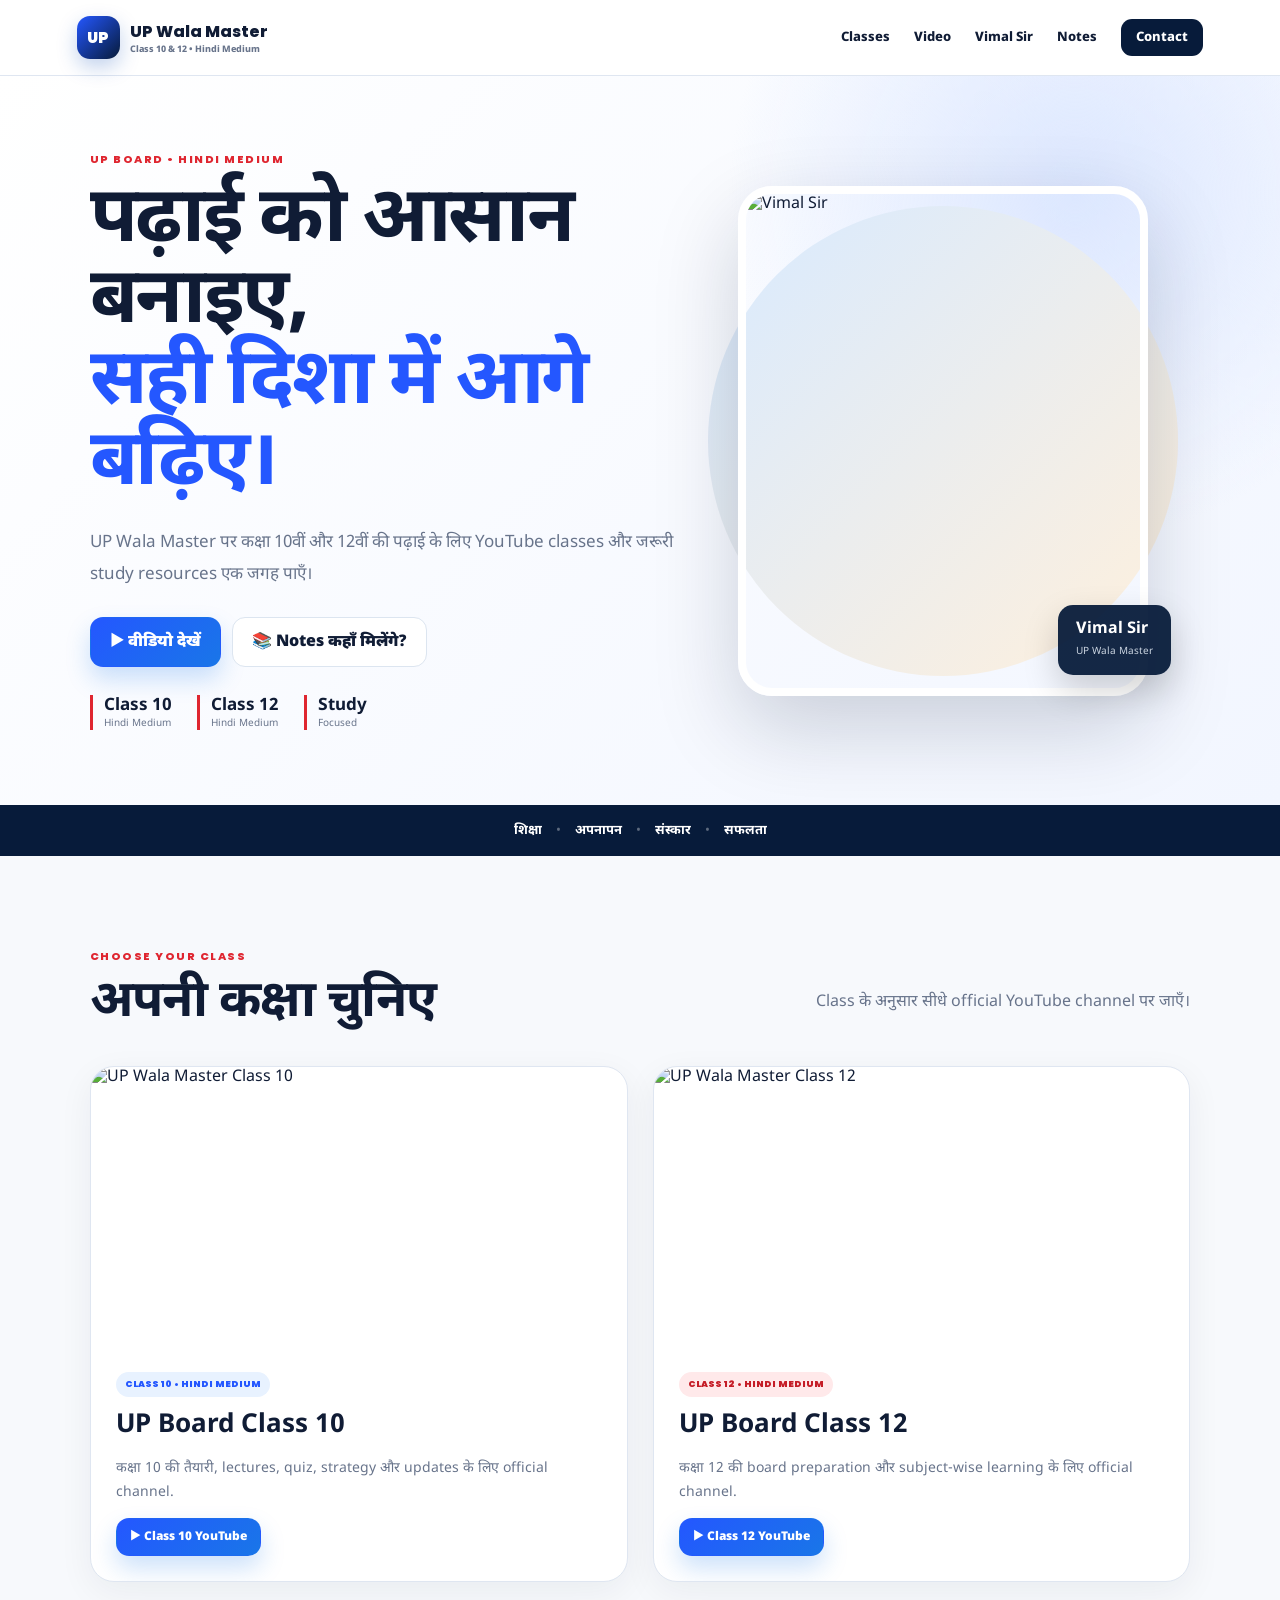
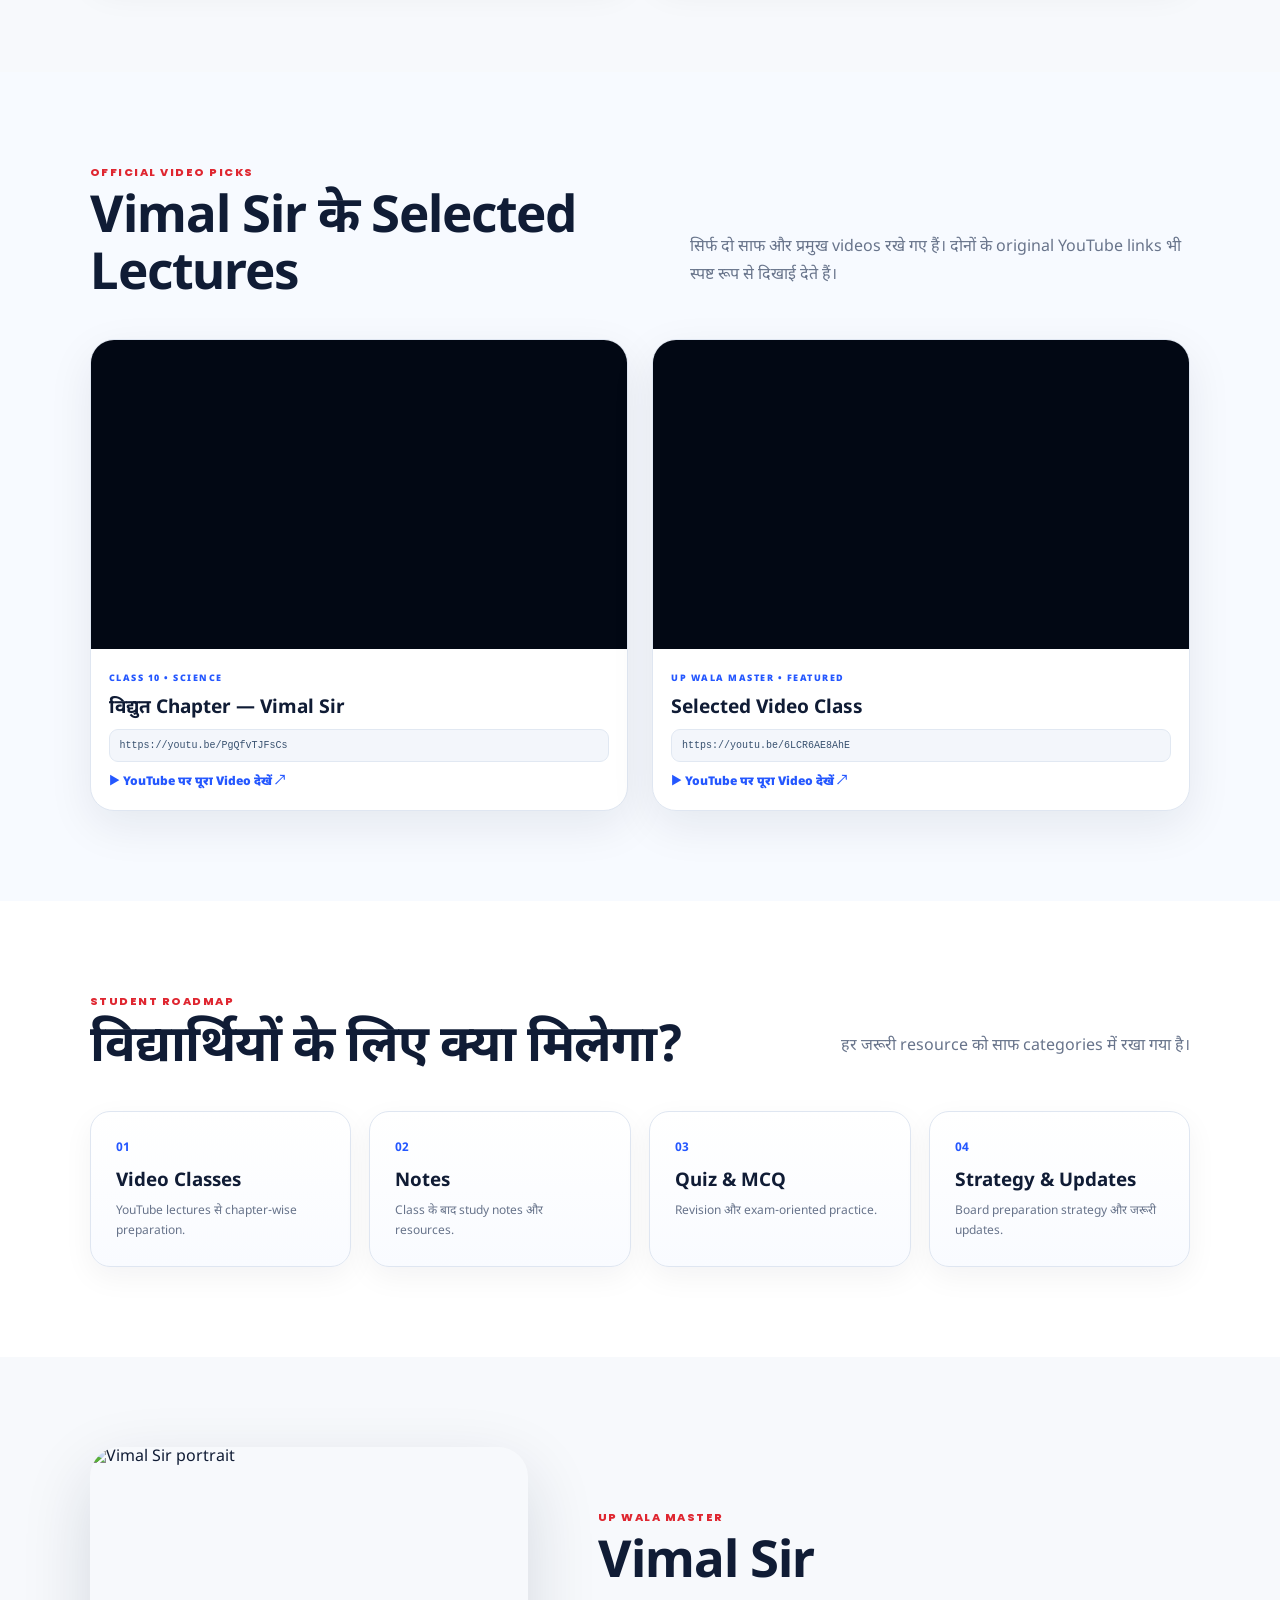
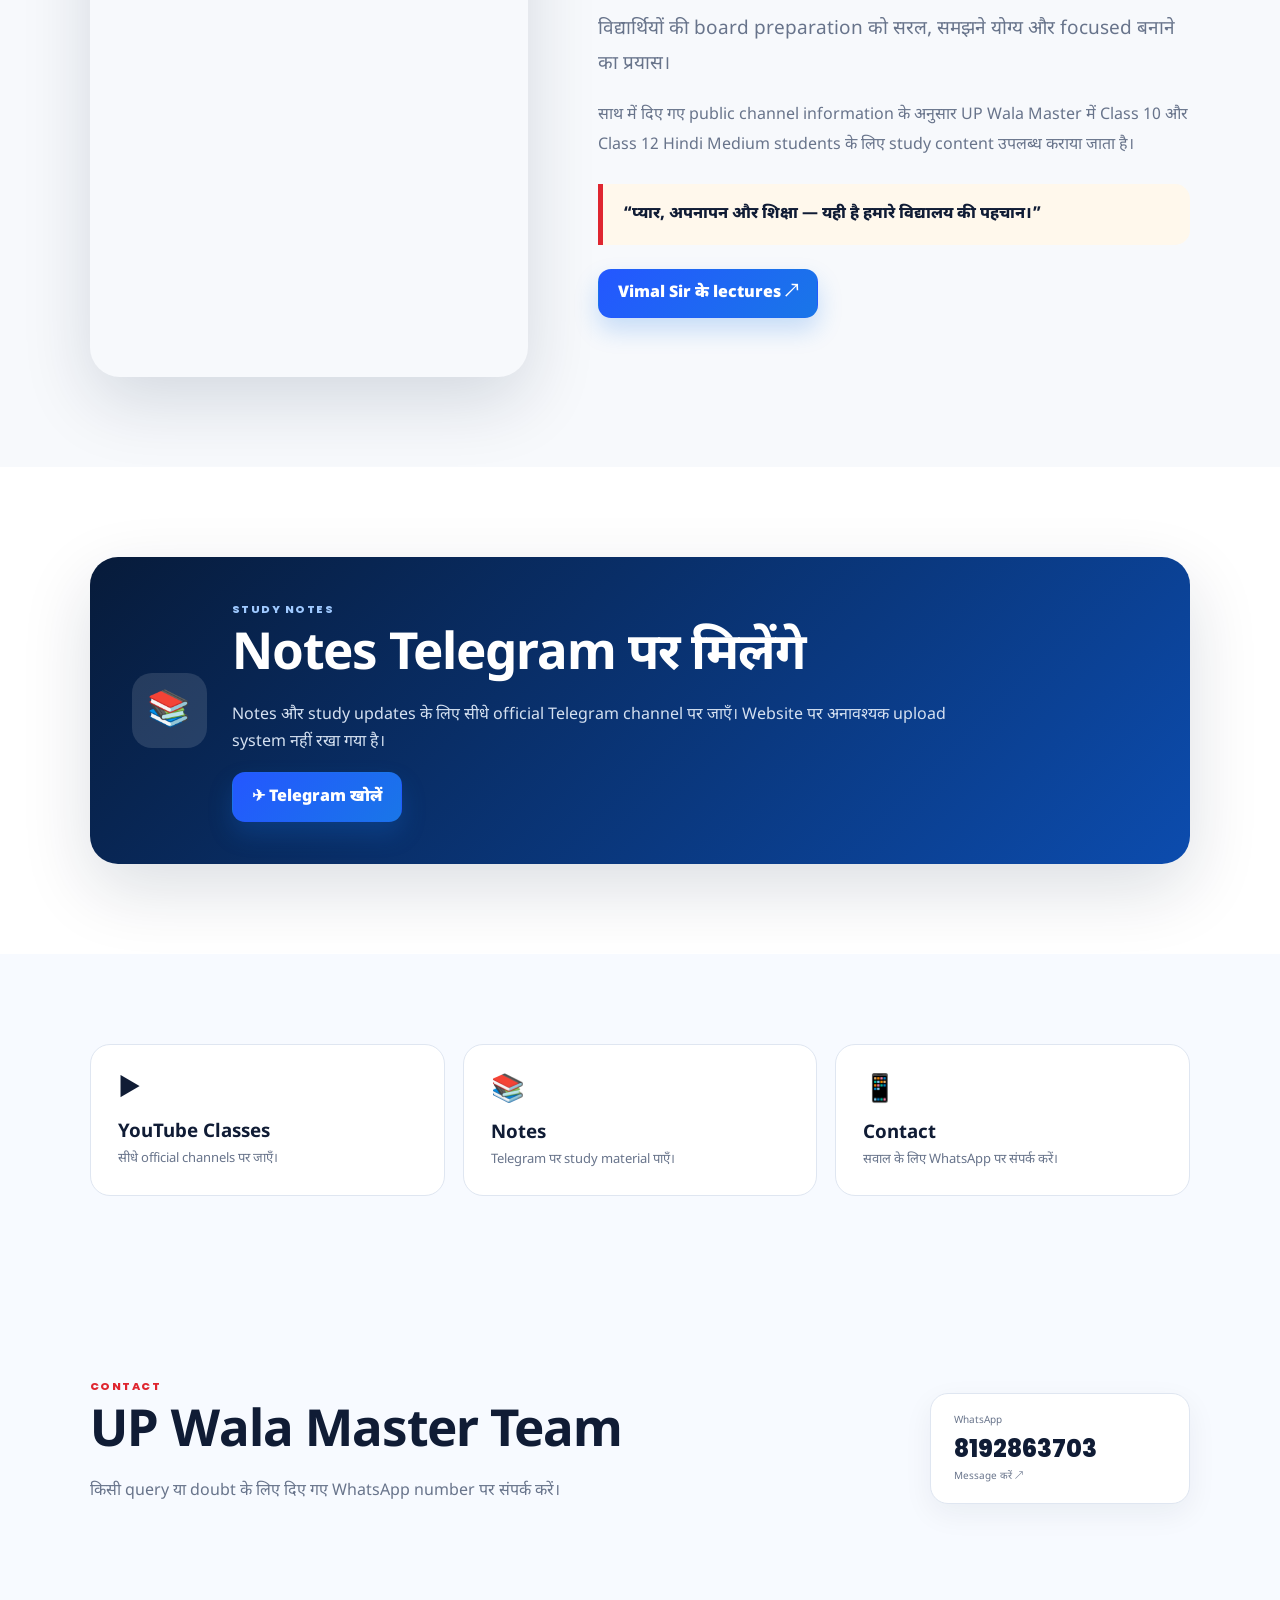
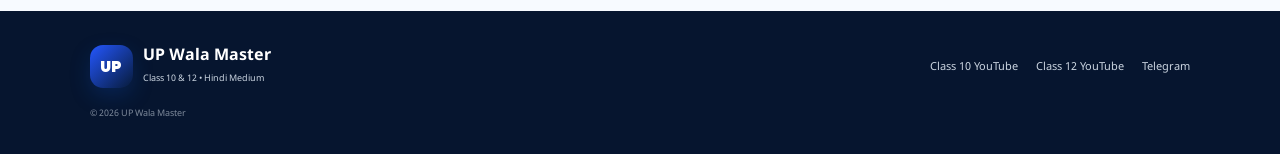
==== commit 1e8b7cee: "Add files via upload" ====
--- a/index.html
+++ b/index.html
@@ -62,7 +62,7 @@
   </div>
   <div class="cards">
     <article class="class-card">
-      <img src="assets/class10-channel.jpg" alt="UP Wala Master Class 10">
+      <img src="assets/founder.jpg" alt="UP Wala Master Class 10">
       <div class="card-content">
         <span class="tag blue">CLASS 10 • HINDI MEDIUM</span>
         <h3>UP Board Class 10</h3>
@@ -71,7 +71,7 @@
       </div>
     </article>
     <article class="class-card">
-      <img src="assets/class12-channel.jpg" alt="UP Wala Master Class 12">
+      <img src="assets/founder.jpg" alt="UP Wala Master Class 12">
       <div class="card-content">
         <span class="tag red">CLASS 12 • HINDI MEDIUM</span>
         <h3>UP Board Class 12</h3>
@@ -83,24 +83,13 @@
 </section>
 
 <section class="video-section section" id="video">
-  <div class="heading center">
-    <div><small>FEATURED VIDEO</small><h2>Vimal Sir का वीडियो</h2></div>
-    <p>आपके दिए हुए YouTube link का video यहीं website पर दिखाई देगा।</p>
-  </div>
-  <div class="video-wrap">
-    <iframe
-      src="https://www.youtube.com/embed/u3gV2daRXfw?rel=0&modestbranding=1"
-      title="UP Wala Master YouTube Video"
-      loading="lazy"
-      allow="accelerometer; autoplay; clipboard-write; encrypted-media; gyroscope; picture-in-picture; web-share"
-      allowfullscreen></iframe>
-  </div>
-  <div class="video-actions">
-    <a class="btn primary" href="https://youtu.be/u3gV2daRXfw" target="_blank" rel="noopener">▶ YouTube पर देखें</a>
-  </div>
-</section>
-
-<section class="teacher section" id="teacher">
+<div class="heading"><div><small>OFFICIAL VIDEO PICKS</small><h2>Vimal Sir के Selected Lectures</h2></div><p>सिर्फ दो साफ और प्रमुख videos रखे गए हैं। दोनों के original YouTube links भी स्पष्ट रूप से दिखाई देते हैं।</p></div>
+<div class="final-video-grid">
+<article class="final-video"><div class="final-player"><iframe src="https://www.youtube.com/embed/PgQfvTJFsCs?rel=0&modestbranding=1" title="विद्युत Chapter Class 10 — Vimal Sir" loading="lazy" allow="accelerometer; autoplay; clipboard-write; encrypted-media; gyroscope; picture-in-picture; web-share" allowfullscreen></iframe></div><div class="final-video-info"><span>CLASS 10 • SCIENCE</span><h3>विद्युत Chapter — Vimal Sir</h3><code>https://youtu.be/PgQfvTJFsCs</code><a href="https://youtu.be/PgQfvTJFsCs" target="_blank" rel="noopener">▶ YouTube पर पूरा Video देखें ↗</a></div></article>
+<article class="final-video"><div class="final-player"><iframe src="https://www.youtube.com/embed/6LCR6AE8AhE?rel=0&modestbranding=1" title="UP Wala Master Featured Class" loading="lazy" allow="accelerometer; autoplay; clipboard-write; encrypted-media; gyroscope; picture-in-picture; web-share" allowfullscreen></iframe></div><div class="final-video-info"><span>UP WALA MASTER • FEATURED</span><h3>Selected Video Class</h3><code>https://youtu.be/6LCR6AE8AhE</code><a href="https://youtu.be/6LCR6AE8AhE" target="_blank" rel="noopener">▶ YouTube पर पूरा Video देखें ↗</a></div></article>
+</div></section>
+<section class="student-roadmap section" id="student-roadmap"><div class="heading"><div><small>STUDENT ROADMAP</small><h2>विद्यार्थियों के लिए क्या मिलेगा?</h2></div><p>हर जरूरी resource को साफ categories में रखा गया है।</p></div><div class="roadmap-grid">
+<div><b>01</b><h3>Video Classes</h3><p>YouTube lectures से chapter-wise preparation.</p></div><div><b>02</b><h3>Notes</h3><p>Class के बाद study notes और resources.</p></div><div><b>03</b><h3>Quiz & MCQ</h3><p>Revision और exam-oriented practice.</p></div><div><b>04</b><h3>Strategy & Updates</h3><p>Board preparation strategy और जरूरी updates.</p></div></div></section><section class="teacher section" id="teacher">
   <div class="teacher-image">
     <img src="assets/founder.jpg" alt="Vimal Sir portrait">
   </div>
--- a/styles.css
+++ b/styles.css
@@ -19,3 +19,25 @@
 footer{background:#06152f;color:#cbd5e1;padding:34px clamp(20px,7vw,110px);display:flex;align-items:center;justify-content:space-between;gap:20px;flex-wrap:wrap}.footer-logo{display:flex;gap:10px;align-items:center}.footer-logo b{display:block;color:#fff}.footer-logo small{font-size:9px}.footer-links{display:flex;gap:18px;font-size:11px}.footer-links a:hover{color:#fff}footer p{width:100%;margin:0;font-size:9px;opacity:.6}
 @media(max-width:900px){nav{display:none;position:absolute;top:76px;left:0;right:0;background:#fff;padding:20px;flex-direction:column;align-items:stretch;border-bottom:1px solid var(--line)}nav.open{display:flex}.menu{display:block}.hero{grid-template-columns:1fr}.hero-person{margin-top:45px}.teacher{grid-template-columns:1fr;gap:35px}.teacher-image{order:2}.heading{display:block}.heading>p{margin-top:12px}}
 @media(max-width:600px){.hero{padding:55px 18px 70px}.hero-person>img{height:430px}.circle{width:350px;height:350px}.person-label{right:0}.stats{gap:14px}.cards,.simple-grid{grid-template-columns:1fr}.section{padding:65px 18px}.class-card>img{height:235px}.notes-box{padding:28px;display:block}.notes-icon{margin-bottom:18px}.contact{display:block}.contact-card{margin-top:22px}.footer-links{width:100%;justify-content:space-between;gap:8px}.footer-links a{font-size:9px}.intro{font-size:11px}}
+
+.video-grid{display:grid;grid-template-columns:repeat(2,1fr);gap:22px;max-width:1150px;margin:0 auto}
+.video-card{overflow:hidden;background:#fff;border:1px solid var(--line);border-radius:20px;box-shadow:0 10px 35px rgba(7,27,58,.07)}
+.video-frame{aspect-ratio:16/9;background:#050b16}
+.video-frame iframe{display:block;width:100%;height:100%;border:0}
+.video-info{display:flex;align-items:center;justify-content:space-between;gap:15px;padding:15px 17px}
+.video-info b{font-size:13px}.video-info a{font-size:11px;color:var(--blue);font-weight:900;white-space:nowrap}
+@media(max-width:700px){.video-grid{grid-template-columns:1fr}.video-info{align-items:flex-start;flex-direction:column;gap:7px}}
+
+:root{--blue:#2457ff;--deep:#07162f;--mint:#16b58b;--ink:#101c35;--muted:#68748b;--line:#dfe6f1}
+body{background:#f7f9fc;color:var(--ink);font-family:"Noto Sans Devanagari","Nirmala UI",Arial,sans-serif}
+.hero{background:radial-gradient(circle at 84% 16%,#dce7ff 0,transparent 28%),linear-gradient(135deg,#fff,#f2f6ff)}
+.hero-person img{object-position:center top;border-radius:34px;box-shadow:0 32px 85px rgba(8,22,48,.18)}
+.channel-hero{display:grid;grid-template-columns:1.2fr .8fr;gap:48px;align-items:center;background:linear-gradient(135deg,#06152f,#12356f 65%,#1d52a8);color:#fff;overflow:hidden}
+.channel-copy h2{font-size:clamp(42px,5.5vw,72px);margin:8px 0}.channel-copy p{max-width:720px;line-height:1.8;color:#dce7f8}.channel-copy .muted{font-size:13px;color:#a9bdd8}
+.channel-card{display:flex;align-items:center;gap:20px;padding:26px;border-radius:28px;background:rgba(255,255,255,.08);border:1px solid rgba(255,255,255,.15);box-shadow:0 30px 70px rgba(0,0,0,.22)}
+.channel-card img{width:145px;height:175px;object-fit:cover;object-position:center top;border-radius:22px;border:5px solid rgba(255,255,255,.9)}
+.channel-card small{display:block;font-size:9px;letter-spacing:1.8px;color:#9fc2ff;font-weight:900}.channel-card b{display:block;font-size:30px;margin:7px 0}.channel-card span{display:block;color:#c4d3e8;font-size:12px}
+.final-video-grid{display:grid;grid-template-columns:repeat(2,1fr);gap:24px;max-width:1180px;margin:auto}.final-video{background:#fff;border:1px solid var(--line);border-radius:24px;overflow:hidden;box-shadow:0 15px 45px rgba(8,22,48,.08);transition:.25s}.final-video:hover{transform:translateY(-6px);box-shadow:0 28px 70px rgba(8,22,48,.14)}
+.final-player{aspect-ratio:16/9;background:#020814}.final-player iframe{width:100%;height:100%;border:0}.final-video-info{padding:18px}.final-video-info>span{font-size:9px;letter-spacing:1.5px;font-weight:900;color:#2457ff}.final-video-info h3{font-size:19px;margin:8px 0}.final-video-info code{display:block;overflow:hidden;text-overflow:ellipsis;white-space:nowrap;background:#f3f6fb;border:1px solid #e1e8f2;border-radius:9px;padding:10px;font:500 10px ui-monospace,monospace;color:#38516f}.final-video-info a{display:inline-block;margin-top:12px;color:#2457ff;font-size:12px;font-weight:900}
+.student-roadmap{background:#fff}.roadmap-grid{display:grid;grid-template-columns:repeat(4,1fr);gap:18px}.roadmap-grid>div{padding:25px;border:1px solid var(--line);border-radius:20px;background:linear-gradient(180deg,#fff,#f9fbff);box-shadow:0 10px 30px rgba(8,22,48,.05)}.roadmap-grid b{color:#2457ff;font-size:12px}.roadmap-grid h3{margin:11px 0 7px}.roadmap-grid p{margin:0;color:var(--muted);font-size:12px;line-height:1.7}
+@media(max-width:850px){.channel-hero{grid-template-columns:1fr}.final-video-grid{grid-template-columns:1fr}.roadmap-grid{grid-template-columns:repeat(2,1fr)}}@media(max-width:560px){.channel-card{align-items:flex-start}.channel-card img{width:105px;height:130px}.roadmap-grid{grid-template-columns:1fr}.channel-actions .btn{width:100%;margin-bottom:9px}}
